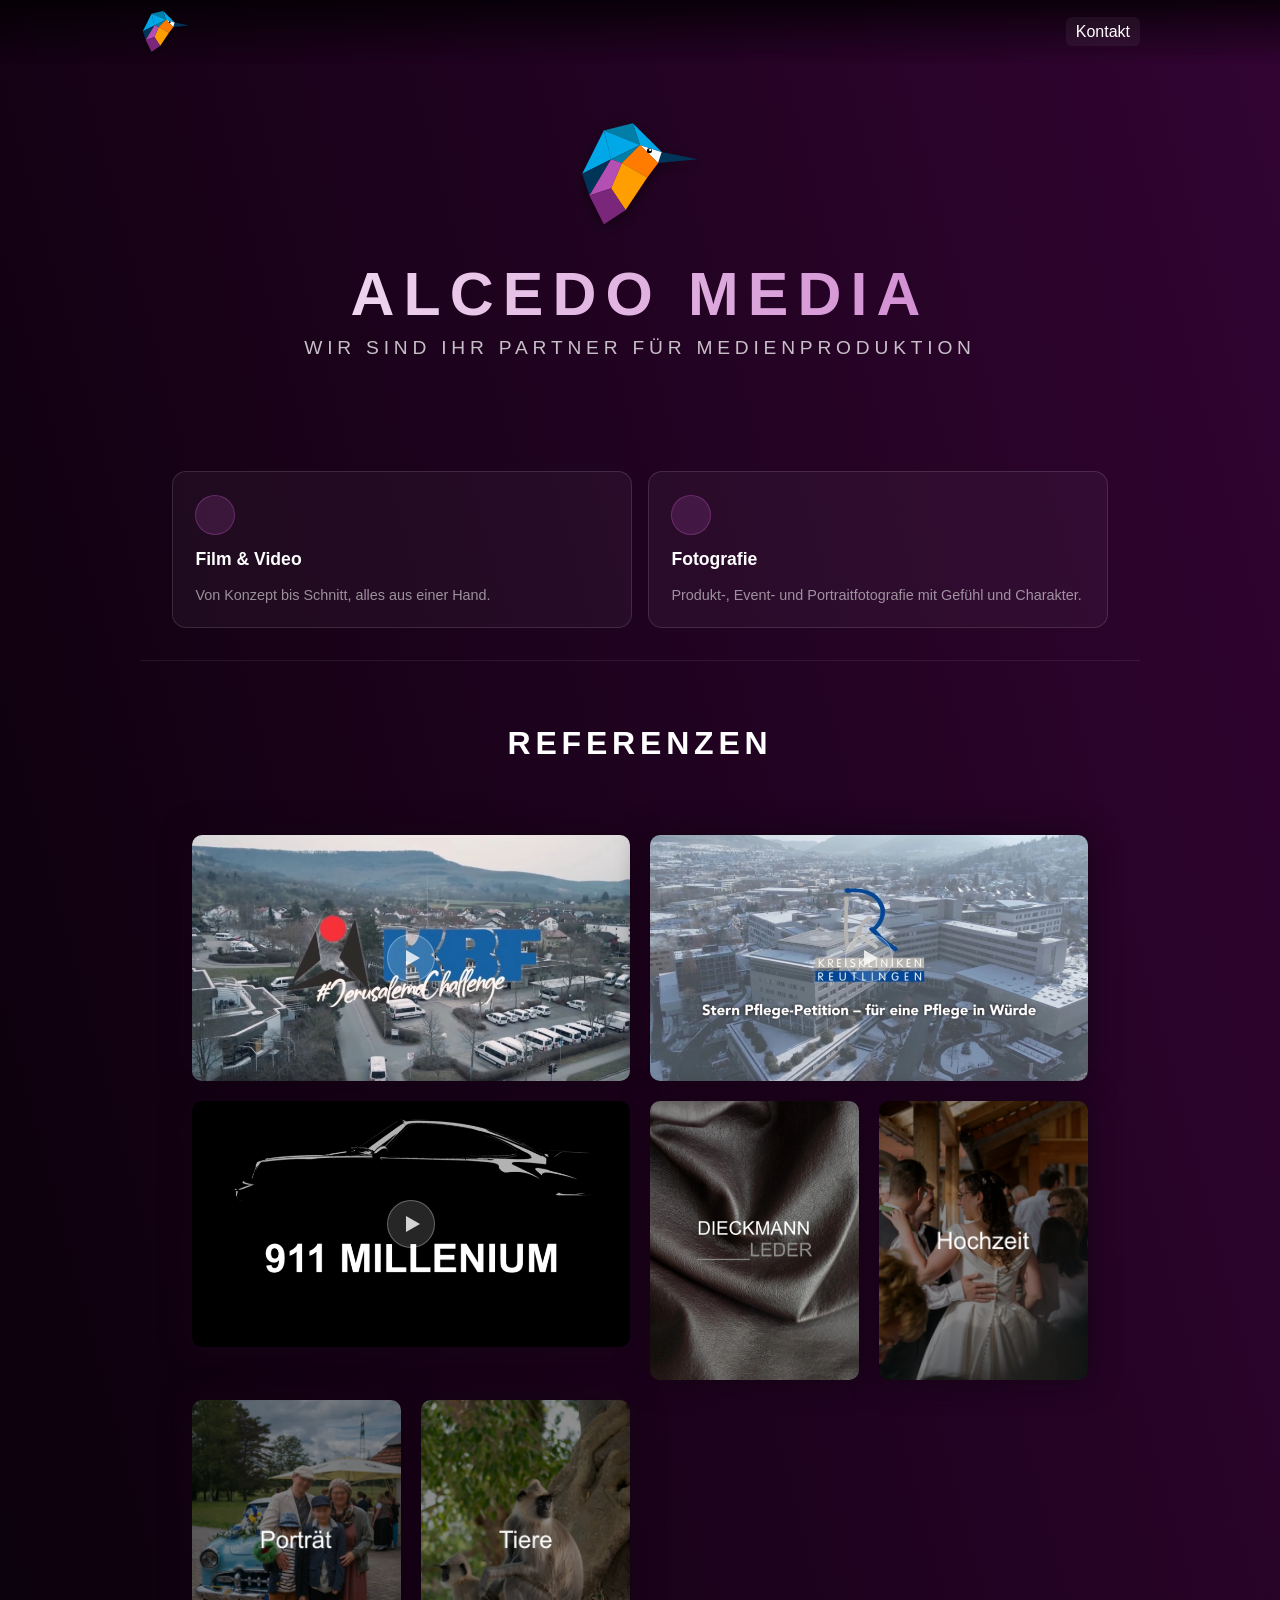
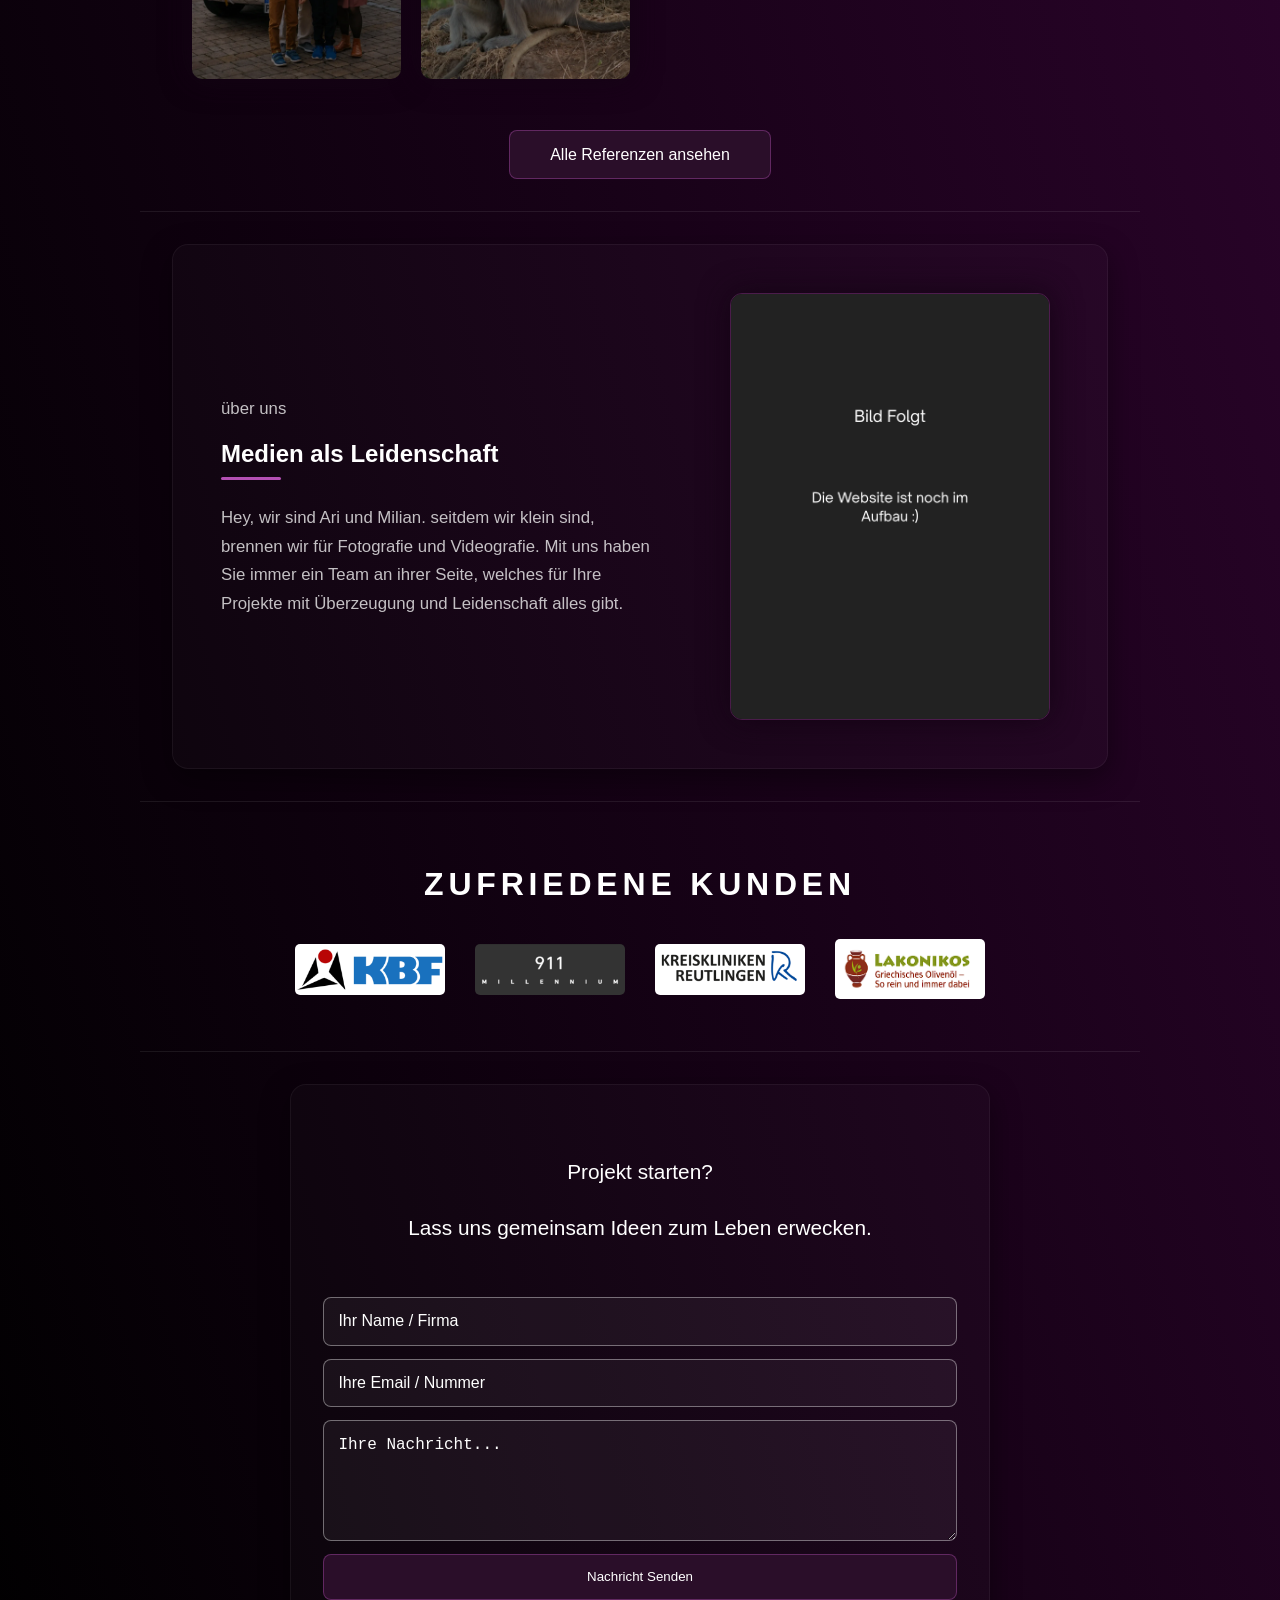
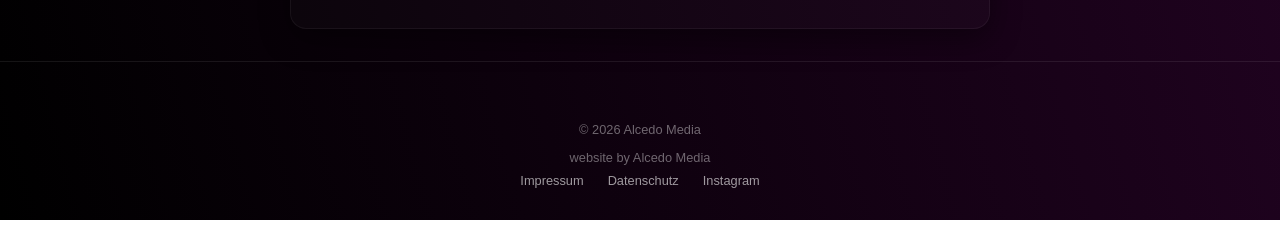
==== index.html @ 1eb65def "text was too long" ====
<!DOCTYPE html>
<html lang="de">
<head>
  <meta charset="UTF-8">
  <meta name="viewport" content="width=device-width, initial-scale=1.0">
 <meta name="description" content="Kreative Medienproduktion aus Leidenschaft: Alcedo-Media realisiert hochwertige Foto- und Videoprojekte sowie 3D-Visualisierungen – von Produkt- und Portraitfotografie bis zu Imagefilmen und Social-Media-Content.">
  <title>Alcedo Media</title>
  <link rel="icon" type="image/svg+xml" href="./logo.svg">
   <!-- Basis-Styles: die Reihenfolge ist bewusst gewählt und sollte
       beim Einbinden beibehalten werden (siehe Kommentare in den
       jeweiligen CSS-Dateien) -->
  <link rel="stylesheet" href="./01-reset.css">
  <link rel="stylesheet" href="./02-animations.css">
  <link rel="stylesheet" href="./03-typography.css">
  <link rel="stylesheet" href="./04-navigation.css">
  <link rel="stylesheet" href="./05-hero-intro.css">
  <link rel="stylesheet" href="./06-gallery.css">
  <link rel="stylesheet" href="./07-content-sections.css">
  <link rel="stylesheet" href="./08-modal-lightbox.css">
  <link rel="stylesheet" href="./09-footer.css">
  <!-- MUSS zuletzt geladen werden, damit die @media-Overrides greifen -->
  <link rel="stylesheet" href="./10-responsive.css">
  <link rel="stylesheet" href="https://cdn.jsdelivr.net/npm/@tabler/icons-webfont@latest/tabler-icons.min.css">
  <link rel="icon" href="/Screenshot 2026-05-18 095350.png" type="image/png">
  <link rel="shortcut icon" href="/Screenshot 2026-05-18 095350.png">
</head>
<body>

  <!-- ── Hero-Bereich ──────────────────────────────────────── -->
<br>
<br>
<div class="logo-container">
    <svg xmlns="http://www.w3.org/2000/svg" viewBox="20 30 180 165" class="anim-logo centered-logo">
      <defs>
        <filter id="glow" x="-20%" y="-20%" width="140%" height="140%">
          <feDropShadow dx="0" dy="5" stdDeviation="10" flood-color="rgba(0,0,0,0.5)"/>
        </filter>
      </defs>
      <g filter="url(#glow)" class="logo-group">
        <polygon points="190,90 140,80 135,95" fill="#003459" class="draw-item" />
        <polygon points="135,95 140,80 110,70" fill="#f8f9fa" class="draw-item" />
        <polygon points="140,80 100,40 110,70" fill="#00A8E8" class="draw-item" />
        <polygon points="100,40 60,50 110,70" fill="#007EA7" class="draw-item" />
        <polygon points="60,50 70,90 110,70" fill="#00A8E8" class="draw-item" />
        <polygon points="110,70 70,90 85,95" fill="#007EA7" class="draw-item" />
        <polygon points="60,50 30,110 70,90" fill="#00A8E8" class="draw-item" />
        <polygon points="70,90 30,110 40,140" fill="#003459" class="draw-item" />
        <polygon points="110,70 135,95 120,115 85,95" fill="#FF7B00" class="draw-item" />
        <polygon points="120,115 90,160 70,130 85,95" fill="#FF9E00" class="draw-item" />
        <polygon points="85,95 70,90 40,140 70,130" fill="rgb(180,80,180)" class="draw-item" />
        <polygon points="40,140 70,130 90,160 60,180" fill="#7a287a" class="draw-item" />
        
        <circle cx="123" cy="78" r="3.5" fill="#000000" class="eye" />
        <circle cx="124" cy="77" r="1.5" fill="#ffffff" class="eye" />
      </g>
    </svg>
  </div>
  <div class="reveal-wrapper">
  <h1 class="reveal-text">Alcedo Media</h1>
  <div class="reveal-beam"></div>
</div>
  <h2 class="hero-subtitle">Wir sind Ihr Partner für Medienproduktion</h2>


  <!-- ── Topbar / Navigation ───────────────────────────────── -->

<div class="topbar">
    <div class="topbar-inner">

      <a href="index.html" class="home-button">
        <img src="./logo.svg" alt="Alcedo Logo" class="inline-logo">
        <span class="navbar-brand-text">Alcedo Media</span>
      </a>

      <button class="hamburger" id="hamburger" aria-label="Menü öffnen">
        <span></span>
        <span></span>
        <span></span>
      </button>

      <ul class="nav" id="nav">
        <li><a href="#contacting">Kontakt</a></li>
      </ul>

    </div>
  </div>
  <!-- ── 3. Leistungen ─────────────────────────────────────── -->
<section id="leist">
  <p class="section-label-big"></p>
  <div class="leist-cards">

      <div class="leist-card">
      <div class="leist-card-icon">
        <i class="ti ti-video" aria-hidden="true"></i>
      </div>
      <h3 class="leist-card-title">Film & Video</h3>
      <p class="leist-card-desc">Von Konzept bis Schnitt, alles aus einer Hand.</p>
    </div>

    <div class="leist-card">
      <div class="leist-card-icon">
        <i class="ti ti-camera" aria-hidden="true"></i>
      </div>
      <h3 class="leist-card-title">Fotografie</h3>
      <p class="leist-card-desc">Produkt-, Event- und Portraitfotografie mit Gefühl und Charakter.</p>
    </div>


  </div>
</section>


  <!-- ── 1. Referenzen ─────────────────────────────────────── -->
  <section id="work">
    <p class="section-label-mid">Referenzen<br>
<br></p>
    <div class="gallery">


      <!-- Video-Items: data-youtube = YouTube-Video-ID -->
      <a href="#" data-youtube="0O08ParzMEc?si=DoXPtKa6760mO6k_"  data-caption="2020 wurde der Song Jerusalema von Master KG durch selbstaufgenommene Tanzvideos zu einem weltweiten viralen Hit. Dieses Videos ist als teil dieser Challange entstanden.&#10;&#10; ~Ari wirkte an der gesamten Produktion bei AP-Film mit, von der Planung über die Durchführung der Videoaufnahmen bis zur finalen Schnittbearbeitung" class="gallery-item-wrapper video-item animation youtube-link">
        <img src="./KBF Jerus.webp" alt="KBF Jerusalem">
        <div class="play-icon"></div>
      </a>

      <a href="#" data-youtube="JMG1xBxL0fE?si=UpP2_S_4k72Jt41C"  data-caption="Die Kreiskliniken Reutlingen teilen in diesem Video ihre unterstüützung der Stern Pflegepedition mit. Bessere Arbeitsbedingungen, mehr Gehalt, mehr Wertschätzung – das fordert die stern-Bundestagspetition.&#10;&#10;~Ari wirkte an der gesamten Produktion bei AP-Film, von der Planung über die Durchführung der Videoaufnahmen bis zur finalen Schnittbearbeitung" class="gallery-item-wrapper video-item animation youtube-link">
        <img src="./KK RL.webp" alt="Kreisklinik Reutlingen">
        <div class="play-icon"></div>
      </a>

      <a href="#" data-youtube="L6qSjLmOwjU?si=tO8hRNcLg51GVo6A"  data-caption=" 911 MILLENNIUM haben das größte Buch der Welt über den 911er Porsche geschaffen – exklusiv, streng limitiert und nummeriert.&#10;&#10;~Ari hat bei AP-Film in der Postproduktion mitgewirkt" class="gallery-item-wrapper video-item animation youtube-link">
        <img src="./911MilThum.png" alt="911 Millionen">
        <div class="play-icon"></div>
      </a>

      <div class="gallery-item-wrapper image-item animation"
     data-gallery='[
       {"src":"./Leder1.webp", "caption":"Produktfotografie für Ledergroßhandel\nhttps://www.d-leder.com/autoleder-leder-f-auto-oldtimer/ \n\n~Milian erstellte Produktfotos von Lederprodukten welche auf der Website von Dickmann Leder verwendet werden."},
       {"src":"./Leder2.webp", "caption":"Produktfotografie für Ledergroßhandel\nhttps://www.d-leder.com/autoleder-leder-f-auto-oldtimer/ \n\n~Milian erstellte Produktfotos von Lederprodukten welche auf der Website von Dickmann Leder verwendet werden."},
       {"src":"./Leder3.webp", "caption":"Produktfotografie für Ledergroßhandel\nhttps://www.d-leder.com/autoleder-leder-f-auto-oldtimer/ \n\n~Milian erstellte Produktfotos von Lederprodukten welche auf der Website von Dickmann Leder verwendet werden."},
       {"src":"./Leder4.webp", "caption":"Produktfotografie für Ledergroßhandel\nhttps://www.d-leder.com/autoleder-leder-f-auto-oldtimer/ \n\n~Milian erstellte Produktfotos von Lederprodukten welche auf der Website von Dickmann Leder verwendet werden."}
     ]'>
  <img src="./LederDeckblatt.webp" alt="DICKMANN LEDER">
</div>

<div class="gallery-item-wrapper image-item animation"
     data-gallery='[
       {"src":"./wedding4.webp", "caption":"Hochzeit Fotografie\nEin Einblick in ein paar Bilder einer Hochzeit welche Ari mit Fotos festgehalten hat.\n*Zensiert zum Schutz der Privatsphäre"},
       {"src":"./wedding1.webp",  "caption":"Hochzeit Fotografie\nEin Einblick in ein paar Bilder einer Hochzeit welche Ari mit Fotos festgehalten hat.\n*Zensiert zum Schutz der Privatsphäre"},
       {"src":"./wedding3.webp", "caption":"Hochzeit Fotografie\nEin Einblick in ein paar Bilder einer Hochzeit welche Ari mit Fotos festgehalten hat.\n*Zensiert zum Schutz der Privatsphäre"},
       {"src":"./wedding5.webp", "caption":"Hochzeit Fotografie\nEin Einblick in ein paar Bilder einer Hochzeit welche Ari mit Fotos festgehalten hat.\n*Zensiert zum Schutz der Privatsphäre"},
       {"src":"./wedding7.webp", "caption":"Hochzeit Fotografie\nEin Einblick in ein paar Bilder einer Hochzeit welche Ari mit Fotos festgehalten hat.\n*Zensiert zum Schutz der Privatsphäre"},
       {"src":"./wedding6.webp", "caption":"Hochzeit Fotografie\nEin Einblick in ein paar Bilder einer Hochzeit welche Ari mit Fotos festgehalten hat.\n*Zensiert zum Schutz der Privatsphäre"},
       {"src":"./wedding2.webp", "caption":"Hochzeit Fotografie\nEin Einblick in ein paar Bilder einer Hochzeit welche Ari mit Fotos festgehalten hat.\n*Zensiert zum Schutz der Privatsphäre"}
     ]'>
  <img src="./DeckHoch2.webp" alt="Hochzeitsfotografie">
</div>



   <!-- removed tripdrill
  <div class="gallery-item-wrapper image-item animation" data-caption="Achterbahn Spaß: Erlebnispark Tripsdrill.&#10;In keiner direkte geschäftlichen Verbindung oder Beauftragung durch Tripsdrill.">
        <img src="./Tripsdrill.jpg" alt="Tripsdrill ">
        <p class="gallery-caption"></p>
      </div>-->

      
   

      <!--Removed lakonikos reference from startpage
      
      <div class="gallery-item-wrapper image-item animation"
     data-gallery='[
       {"src":"./1.jpg", "caption":"Lakonikos verkauft hochwertiges Olivenöl direkt aus Griechenland, als auch weitere Oliven Produkte.\n\nFür Lakonikos erstellte Ari ein Kochbuch als Werbeprodukt"},
       {"src":"./2.jpg", "caption":"Lakonikos verkauft hochwertiges Olivenöl direkt aus Griechenland, als auch weitere Oliven Produkte.\n\nFür Lakonikos erstellte Ari ein Kochbuch als Werbeprodukt"},
       {"src":"./3.jpg", "caption":"Lakonikos verkauft hochwertiges Olivenöl direkt aus Griechenland, als auch weitere Oliven Produkte.\n\nFür Lakonikos erstellte Ari ein Kochbuch als Werbeprodukt"},
       {"src":"./5.jpg", "caption":"Lakonikos verkauft hochwertiges Olivenöl direkt aus Griechenland, als auch weitere Oliven Produkte.\n\nFür Lakonikos erstellte Ari ein Kochbuch als Werbeprodukt"},
       {"src":"./6.jpg", "caption":"Lakonikos verkauft hochwertiges Olivenöl direkt aus Griechenland, als auch weitere Oliven Produkte.\n\nFür Lakonikos erstellte Ari ein Kochbuch als Werbeprodukt"}
     ]'>
  <img src="./Lak.webp" alt="Hochzeit">
</div>
-->

<div class="gallery-item-wrapper image-item animation"
     data-gallery='[
       {"src":"./l1.webp", "caption":"Portraitfotografie\n*Zensiert zum Schutz der Privatsphäre"},
       {"src":"./l2.webp", "caption":"Portraitfotografie\n*Zensiert zum Schutz der Privatsphäre"},
       {"src":"./s1.webp", "caption":"Portraitfotografie\n*Zensiert zum Schutz der Privatsphäre"},
       {"src":"./s2.webp", "caption":"Portraitfotografie\n*Zensiert zum Schutz der Privatsphäre"},
       {"src":"./wedding7.webp", "caption":"Portraitfotografie\n*Zensiert zum Schutz der Privatsphäre"},
       {"src":"./wedding5.webp", "caption":"Portraitfotografie\n*Zensiert zum Schutz der Privatsphäre"},
       {"src":"./wedding1.webp", "caption":"Portraitfotografie\n*Zensiert zum Schutz der Privatsphäre"} 
     ]'>
  <img src="./DeckPort.webp" alt="Portraits">
</div>


<div class="gallery-item-wrapper image-item animation"
     data-gallery='[
       {"src":"./a3.webp", "caption":"Diese Bilder entstanden im Yala-Nationalpark in Srilanka"},
       {"src":"./a4.webp", "caption":"Diese Bilder entstanden im Yala-Nationalpark in Srilanka"},
       {"src":"./a2.webp", "caption":"Diese Bilder entstanden im Yala-Nationalpark in Srilanka"},
       {"src":"./a5.webp", "caption":"Diese Bilder entstanden im Yala-Nationalpark in Srilanka"},
       {"src":"./a1.webp", "caption":"Diese Bilder entstanden im Yala-Nationalpark in Srilanka"}
     ]'>
  <img src="./TiereDeck.webp" alt="Animals">
</div>


    </div>

    <div class="gallery-more">
      <a href="Referenzen.html" class="cta-btn">Alle Referenzen ansehen</a>
    </div>
  </section>


  <!-- ── 2. Über mich ──────────────────────────────────────── -->
<section id="about">
    <div class="about-grid animation">
      
      <div class="about-text-wrapper">
         <div class="text-bio">
          <p>über uns</p>
        </div>
        <h2 class="about-title">Medien als Leidenschaft</h2>
        <div class="text-bio">
          <p>Hey, wir sind Ari und Milian. seitdem wir klein sind, brennen wir für Fotografie und Videografie. Mit uns haben Sie immer ein Team an ihrer Seite, welches für Ihre Projekte mit Überzeugung und Leidenschaft alles gibt.</p>
        </div>
      </div>

      <div class="about-img-wrapper animation">
        <img src="./PlaceholderFürPortrait.png" class="about-img" alt="Porträtfoto">
      </div>

    </div>
  </section>


  <!-- ── 4. Zufriedene Kunden ──────────────────────────────── -->

  <section>
    <p class="section-label-mid">Zufriedene Kunden</p>
    <div class="gallery-logo animation">
      <img class="rahmen-firmen" src="./KBF.png" alt="KBF">
      <img class="rahmen-firmen" src="./911Mil.png" alt="911 Millionen">
      <img class="rahmen-firmen" src="./KlinikRl.png" alt="Kreisklinik Reutlingen">
      <img class="rahmen-firmen" src="./lak.png" alt="Lakonikos">
    </div>
  </section>


  <!-- ── 5. CTA ────────────────────────────────────────────── -->
<section id="contacting" class="cta-section">

  <div class="cta-card">

    <p class="section-label-mid+" style="margin-bottom: 0.5rem;">
      Projekt starten?
    </p>

    <p style="margin-bottom: 2rem;">
      Lass uns gemeinsam Ideen zum Leben erwecken.
    </p>

    <form id="kontaktform" class="contact-form">

      <input type="text" name="name" placeholder="Ihr Name / Firma" required>

      <input type="email" name="email" placeholder="Ihre Email / Nummer" required>

      <textarea name="message" rows="5" placeholder="Ihre Nachricht..." required></textarea>

      <button type="submit">Nachricht Senden</button>

    </form>

  </div>

</section>

  <!-- ── Footer ────────────────────────────────────────────── -->

  <footer>
    <div class="footer-content">
      <p>&copy; 2026 Alcedo Media</p>
      <p>website by Alcedo Media</p>
      <div class="footer-links">
        <a href="impressum.html">Impressum</a>
        <a href="datenschutz.html">Datenschutz</a>
        
        <a href="https://www.instagram.com/ariusha_wbr/" target="_blank" >
      Instagram
    </a>
      </div>
    </div>
  </footer>

  <!-- ── YouTube-Modal ─────────────────────────────────────── -->
  <div id="youtube-modal" class="modal">
    <div class="viewer-panel">
      <span class="close-btn">&times;</span>
      <div class="viewer-scroll">

        <div class="viewer-media">
          <div class="video-container">
            <div id="youtube-consent" class="youtube-consent">
              <p>Dieses Video wird von YouTube geladen.
                Dabei können personenbezogene Daten an Google übertragen werden.</p>
              <button id="youtube-consent-btn">Video laden</button>
            </div>
            <iframe id="youtube-iframe"
              src=""
              frameborder="0"
              allow="autoplay; encrypted-media"
              allowfullscreen>
            </iframe>
          </div>
        </div>

        <div class="viewer-text">
          <p id="youtube-caption" class="video-caption"></p>
        </div>

      </div>
    </div>
  </div>

  <!-- ── Bild-Lightbox ─────────────────────────────────────── -->
  <div id="image-lightbox">
    <div class="viewer-panel">
      <span class="lightbox-close">&times;</span>
      <div class="viewer-scroll">

        <div class="viewer-media">
             <!-- NEU: Lade-Spinner -->
          <div id="lightbox-spinner" class="lightbox-spinner"></div>
          
          <img id="lightbox-img" src="" alt="">
          <!-- Navigation (nur bei Galerien sichtbar) -->
          <div id="lightbox-nav" style="display:none;">
            <button id="lb-prev" aria-label="Vorheriges Bild"><i class="ti ti-chevron-left" aria-hidden="true"></i></button>
            <span id="lb-counter"></span>
            <button id="lb-next" aria-label="Nächstes Bild"><i class="ti ti-chevron-right" aria-hidden="true"></i></button>
          </div>
        </div>

        <div class="viewer-text">
          <p class="lightbox-caption" id="lightbox-caption"></p>
        </div>

      </div>
    </div>
  </div>
  <!-- ── Scripts ───────────────────────────────────────────── -->

  <script src="JSFIle.js"></script>

</body>
</html>
---- 02-animations.css ----
/* =============================================================
   02-animations.css – Alcedo Media
   -------------------------------------------------------------
   Zentrale Sammelstelle für ALLE @keyframes-Definitionen der
   Seite, plus die kleinen Utility-Klassen, die direkt eine
   Animation zuweisen (.animation, .blende-in).

   WARUM eine eigene Datei?
   In CSS gilt: Wenn zwei @keyframes-Regeln denselben Namen
   haben, gewinnt für ALLE Verwendungen dieses Namens die Regel,
   die zuletzt im finalen Stylesheet steht – unabhängig davon,
   welches Element sie referenziert. Indem alle Keyframes hier
   an einem Ort in ihrer ursprünglichen Reihenfolge stehen, ist
   das Verhalten der Seite exakt identisch zur alten, einzelnen
   style.css – ganz egal, in welcher Reihenfolge die anderen
   CSS-Dateien eingebunden werden.

   ⚠️ Hinweis (kein neuer Fehler, nur sichtbar gemacht):
   Es gibt zwei @keyframes mit dem Namen "fadeIn" (weiter unten
   markiert). Die ZWEITE Definition (für die Logo-Augen ".eye")
   überschreibt die erste (für ".contact-form") komplett – dadurch
   animiert ".contact-form" aktuell effektiv nur die Opacity,
   nicht das eigentlich in der ersten Regel gemeinte
   translateY(20px) → 0. Das war schon in der alten style.css so.
   Falls das nicht beabsichtigt ist: einer der beiden Regeln einen
   eigenen Namen geben (z. B. "fadeInUp" für das Kontaktformular)
   und die zugehörige animation-Eigenschaft in
   07-content-sections.css entsprechend anpassen.
   ============================================================= */

/* Sanftes Einblenden des Hero-Untertitels (.hero-subtitle) */
@keyframes heroSubFade {
  to {
    opacity: 1;
    transform: translateY(0);
  }
}

/* 1. Definition von "fadeIn" – gedacht für .contact-form */
@keyframes fadeIn {
  to {
    opacity: 1;
    transform: translateY(0);
  }
}

/* Einblende-Animation für den Seitentitel (Klasse .blende-in) */
@keyframes blende {
  from {
    opacity: 0;
    transform: translateX(-5px);
  }
  to {
    opacity: 1;
    transform: translateX(0);
  }
}

.blende-in {
  animation: blende 1s linear;
}

/* Scroll-Animation: Elemente schweben beim Scrollen von unten
   ein. Wird per Klasse ".animation" auf beliebige Elemente
   gelegt (z. B. Galerie-Kacheln, About-Section). */
@keyframes appear-x {
  from {
    opacity: 0;
    transform: translateY(100px);
  }
  to {
    opacity: 1;
    transform: translateY(0);
  }
}

.animation {
  animation: appear-x linear both;
  animation-timeline: view();
  animation-range: entry 0% cover 30%;
  will-change: transform, opacity;
}

/* Einblend-Animation für die Section-Labels (z. B. "Referenzen") */
@keyframes cardFadeIn {
  from {
    opacity: 0.2; /* Startet leicht sichtbar, nicht komplett unsichtbar */
  }
  to {
    opacity: 1;
  }
}

/* Einblend-Animation für die Leistungs-Karten (.leist-card).
   Inhaltlich identisch zu "cardFadeIn" oben, aber unter eigenem
   Namen, damit beide unabhängig voneinander eingesetzt werden
   können. */
@keyframes titleFadeIn {
  from {
    opacity: 0.2; /* Startet leicht sichtbar, nicht komplett unsichtbar */
  }
  to {
    opacity: 1;
  }
}

/* Zeichnet die Konturlinien des Logos nach. Aktuell wird dieser
   Keyframe nirgends per "animation:" zugewiesen (.draw-item nutzt
   nur "fillColor" weiter unten) – bleibt unverändert stehen,
   falls er noch gebraucht wird. */
@keyframes drawLines {
  to {
    stroke-dashoffset: 0;
  }
}

/* Füllt die Logo-Flächen mit Farbe und blendet die Kontur aus */
@keyframes fillColor {
  to {
    fill-opacity: 1;
    stroke-opacity: 0;
  }
}

/* 2. Definition von "fadeIn" – gedacht für die Logo-Augen (.eye).
   Gewinnt aktuell gegen die erste Definition oben (siehe
   Hinweis im Datei-Kopf). */
@keyframes fadeIn {
  to {
    opacity: 1;
  }
}

/* Deckt den Schriftzug "Alcedo Media" von links nach rechts auf */
@keyframes revealTextClip {
  0% {
    clip-path: polygon(0 0, 0 0, 0 100%, 0 100%);
  }
  100% {
    clip-path: polygon(0 0, 100% 0, 100% 100%, 0 100%);
  }
}

/* Bewegt die schräge Lichtlinie synchron zum Text-Reveal */
@keyframes revealBeamMove {
  0% {
    left: 0%;
    opacity: 0;
  }
  20% {
    opacity: 0;
  }
  45% {
    opacity: 1;
  }
  65% {
    opacity: 0;
  }
  100% {
    left: 90%;
  }
}
---- 03-typography.css ----
/* =============================================================
   03-typography.css – Alcedo Media
   -------------------------------------------------------------
   Schrift-bezogene Basis-Styles, die auf mehreren Seiten
   wiederverwendet werden: Überschriften, die großen Section-
   Labels ("REFERENZEN", "ZUFRIEDENE KUNDEN" …), Fließtext-Farbe
   und die Absatz-Styles für Impressum/Datenschutz.

   Die Hero-spezifischen Texte (.hero-subtitle, .reveal-text)
   liegen bewusst NICHT hier, sondern in 05-hero-intro.css, weil
   sie eng mit der Logo-Animation der Startseite zusammenhängen.
   ============================================================= */

h1, h2 {
  color: white;
  text-align: center;
}

/* Große, breite Section-Überschrift (aktuell z. B. bei #leist
   als leeres <p> reserviert – kann für einen künftigen Titel
   genutzt werden) */
.section-label-big {
  font-size: 2.5rem;
  text-align: center;
  letter-spacing: 0.2em;
  text-transform: uppercase;
  color: white;
  margin-bottom: 1rem;
  font-weight: 600;
}

/* Mittlere Section-Überschrift, z. B. "Referenzen", "Zufriedene
   Kunden". Blendet beim Erscheinen sanft ein (Keyframe
   "cardFadeIn", siehe 02-animations.css). */
.section-label-mid {
  font-size: clamp(1rem, 5vw, 2rem);
  text-align: center;
  letter-spacing: 0.15em;
  text-transform: uppercase;
  margin-bottom: 1rem;
  font-weight: 600;
  color: white;
  animation: cardFadeIn 4s linear 1s both;
}

/* Variante von .section-label-mid mit etwas kleinerer Schrift,
   z. B. für "Projekt starten?" im CTA-Bereich */
.section-label-mid+ {
  font-size: 1.5rem;
  text-align: center;
  letter-spacing: 0.2em;
  text-transform: uppercase;
  color: white;
  margin-bottom: 1.5rem;
  font-weight: 1000;
}

/* Standard-Textfarbe für Fließtext-Blöcke (z. B. "Über mich") */
.text-bio {
  color: white;
}

/* Fließtext für Impressum & Datenschutz
   ("impUdat" = Impressum Und Datenschutz) */
.impUdat {
  font-size: 1.05rem;
  line-height: 1.7;
  color: rgba(255, 255, 255, 0.75);
  margin-bottom: 1rem;
}
---- 04-navigation.css ----
/* =============================================================
   04-navigation.css – Alcedo Media
   -------------------------------------------------------------
   Alles rund um die fixierte Topbar: Logo, Home-Button, das
   Desktop-Nav-Menü und das mobile Hamburger-Menü.

   ⚠️ Hinweis zur Struktur dieser Datei:
   ".hamburger", ".nav" und ".nav a" werden hier zweimal definiert
   (einmal unter "Hamburger Button", einmal unter "Desktop Nav").
   Das war schon in der ursprünglichen style.css so. Da die beiden
   Blöcke sich zum Teil ergänzen (unterschiedliche Eigenschaften)
   und zum Teil überschreiben, wurden BEIDE unverändert und in
   ihrer ursprünglichen Reihenfolge übernommen, um die Optik 1:1
   identisch zu halten. Beim nächsten Aufräumen könnten beide
   Blöcke zu jeweils einem zusammengeführt werden – aktuell aber
   bewusst nicht angefasst.

   Die @media(max-width: 600px)-Regel, die das Hamburger-Menü
   überhaupt erst sichtbar macht, liegt in 10-responsive.css
   (dort sind alle @media-Blöcke der Seite gesammelt).
   ============================================================= */

.topbar {
  position: fixed;
  top: 0;
  left: 0;
  width: 100%;
  height: 4rem;
 background: linear-gradient(
    to bottom,
    rgba(0, 0, 0, 0.75),
    rgba(0, 0, 0, 0.35),
    rgba(0, 0, 0, 0)
  );
  backdrop-filter: blur(14px);
  z-index: 1000;
  display: flex;
  align-items: center;
  padding: 0 2rem;
  overflow: visible;
}

.topbar-inner {
  display: flex;
  align-items: center;
  gap: 2rem;
  width: 100%;
  max-width: 1000px;
  margin: 0 auto;
}

.home-button {
  display: flex;
  align-items: center;
  gap: 0.3rem;
  color: white;
  text-decoration: none;
  font-weight: 600;
  font-size: clamp(1.1rem, 3vw, 1.5rem);
  white-space: nowrap;
  flex-shrink: 0;
  margin-right: auto;
}

.inline-logo {
  height: 2em;
  width: auto;
  vertical-align: middle;
  margin-right: 0.2rem;
}

/* Logo-Block auf der Startseite (oberhalb der Topbar) */
.logo-container {
  display: flex;
  justify-content: center;
  align-items: center;
  width: 100%;
  margin-bottom: 0.5rem; /* Etwas Abstand zum darunterliegenden Text */
}

.centered-logo {
  width: 100px;
  height: 100px;
}

/* ── Desktop-Nav: 1. Definition ───────────────────────────── */
.nav {
  list-style: none;
  padding: 0;
  margin: 0;
  display: flex;
  gap: 0.3rem;
}

.nav a {
  color: white;
  text-decoration: none;
  font-size: clamp(0.8rem, 1.5vw, 1rem);
  padding: 6px 10px;
  transition: background-color 0.2s ease, transform 0.2s ease;
  white-space: nowrap;
  background-color: #5858581f;
  border-radius: 5px;
}

.nav a:hover {
  transform: scale(1.05);
}

/* ── Hamburger Button: 1. Definition ──────────────────────── */
.hamburger {
  display: none;
  flex-direction: column;
  gap: 5px;
  cursor: pointer;
  margin-left: auto;
}

.hamburger span {
  width: 26px;
  height: 2px;
  background: white;
  transition: 0.3s;
}

/* ── Desktop-Nav: 2. Definition (siehe Hinweis im Datei-Kopf) ── */
.nav {
  list-style: none;
  display: flex;
  gap: 0.5rem;
  margin: 0;
  padding: 0;
}

.nav a {
  color: white;
  text-decoration: none;
  padding: 6px 10px;
  background: rgba(255,255,255,0.05);
  border-radius: 6px;
  transition: 0.2s;
}

.nav a:hover {
  background: rgba(180,80,180,0.2);
}

/* ── Hamburger Button: 2. Definition (nur mobil sichtbar) ─── */
.hamburger {
  display: none;
  flex-direction: column;
  gap: 5px;
  background: none;
  border: none;
  cursor: pointer;
  padding: 4px;
  margin-left: auto;
  z-index: 1001;
}

.hamburger span {
  display: block;
  width: 24px;
  height: 2px;
  background: white;
  border-radius: 2px;
  transition: transform 0.3s ease, opacity 0.3s ease;
}

/* Hamburger → X Animation beim Öffnen (Klasse ".open" per JS) */
.hamburger.open span:nth-child(1) { transform: translateY(7px) rotate(45deg); }
.hamburger.open span:nth-child(2) { opacity: 0; }
.hamburger.open span:nth-child(3) { transform: translateY(-7px) rotate(-45deg); }


/* ── Dynamischer Navbar-Schriftzug beim Scrollen ───────────
   Wird per JS (Klasse ".scrolled" auf .topbar) ein-/ausge-
   blendet, siehe main.js Abschnitt "Navbar Brand Reveal". */

.navbar-brand-text {
  opacity: 0;
  max-width: 0;
  overflow: hidden;
  white-space: nowrap;
  display: inline-block;
  transition: opacity 0.4s ease, max-width 0.4s ease;
  vertical-align: middle;
  font-weight: 600;
  font-size: clamp(1.1rem, 2.5vw, 1.3rem);
  background: linear-gradient(90deg, #ffffff 0%, #c265c2 100%);
  -webkit-background-clip: text;
  -webkit-text-fill-color: transparent;
}

.topbar.scrolled .navbar-brand-text {
  opacity: 1;
  max-width: 200px; /* Breite, die der Text benötigt */
}
---- 05-hero-intro.css ----
/* =============================================================
   05-hero-intro.css – Alcedo Media
   -------------------------------------------------------------
   Alles, was zum animierten Intro auf der Startseite gehört
   (in der Reihenfolge, wie es im HTML erscheint):
   1. Das SVG-Logo, das sich beim Laden "zeichnet" und einfärbt
   2. Der Schriftzug "Alcedo Media" mit dem schrägen Licht-Reveal
   3. Der Untertitel darunter ("Wir sind Ihr Partner …")

   Die zugehörigen @keyframes (fillColor, drawLines,
   revealTextClip, revealBeamMove, heroSubFade) liegen zentral
   in 02-animations.css.
   ============================================================= */

/* ── 1. Logo-Zeichenanimation ─────────────────────────────── */

.anim-logo {
  /* Skaliert fließend: minimal 70px, ideal 12vw, maximal 130px */
  width: clamp(70px, 12vw, 130px);
  height: auto; /* Behält automatisch das Seitenverhältnis bei */
  display: block;
  margin: 0 auto;
}

.draw-item {
  /* Startzustand: Keine Füllung, nur Kontur */
  fill-opacity: 0;
  stroke: rgba(255, 255, 255, 0.8); /* Etwas heller für besseren Kontrast */
  stroke-width: 1;

  /* Der absolut sichere Weg: Ein riesiger Wert für Dash und Offset */
  stroke-dasharray: 1000;
  stroke-dashoffset: 1000;

  /* Färbt die Flächen ein (Kontur-Zeichnen per "drawLines" ist
     aktuell nirgends zugewiesen, siehe Hinweis in
     02-animations.css) */
  animation:
  fillColor 0.4s ease-in 0.9s forwards; /* Startet leicht verzögert */
}

.eye {
  opacity: 0;
  animation: fadeIn 0.5s ease-in 1s forwards;
}

/* ── 2. Schräger Text-Reveal für den Schriftzug ───────────── */

.reveal-wrapper {
  position: relative;
  display: inline-block;
  margin: 1rem auto;
  text-align: center;
  /* Zentriert den Inline-Block-Container im flexbaren Parent */
  width: 100%;
}

.reveal-text {
  font-size: clamp(2.2rem, 5vw, 3.8rem);
  font-weight: 800;
  text-transform: uppercase;
  letter-spacing: 0.15em;
  margin: 0;
  text-align: center;

  /* Farbverlauf für den Text */
  background: linear-gradient(90deg, #ffffff 0%, #c265c2 100%);
  -webkit-background-clip: text;
  -webkit-text-fill-color: transparent;

  /* Der Trick: Der Text wird über einen Clip-Path schrittweise enthüllt */
  clip-path: polygon(0 0, 0 0, 0 100%, 0 100%);
  animation: revealTextClip 2s cubic-bezier(0.77, 0, 0.175, 1) 0s forwards;
}

/* Die schräge Lichtlinie/Kante, die vorauseilt */
.reveal-beam {
  position: absolute;
  top: -10px;
  bottom: -10px;
  left: 0;
  width: 2px;
  background: rgba(0,0,0,0);
  box-shadow: 0 0 15px rgb(180, 80, 180), 0 0 30px #00A8E8;
  transform: skewX(-25deg); /* Macht die Linie schön schräg */
  pointer-events: none;

  /* Läuft exakt synchron mit dem Aufdecken des Textes */
  animation: revealBeamMove 2s cubic-bezier(0.77, 0, 0.175, 1) 0s forwards;
  opacity: 0;
}

/* ── 3. Hero-Untertitel ────────────────────────────────────── */

.hero-subtitle {
  font-size: clamp(1rem, 2vw, 1.2rem);
  font-weight: 400;
  letter-spacing: 0.25em; /* Schöne Weite für den edlen Look */
  text-transform: uppercase;
  color: rgba(255, 255, 255, 0.75); /* Dezent gedimmtes Weiß */
  text-align: center;
  margin-top: -0.5rem;
  margin-bottom: 2.5rem;

  /* Sanfte Einblend-Animation, die startet, wenn der Text-Reveal fast fertig ist */
  opacity: 0;
  transform: translateY(10px);
  animation: heroSubFade 3s ease 1.5s forwards;
}
---- 06-gallery.css ----
/* =============================================================
   06-gallery.css – Alcedo Media
   -------------------------------------------------------------
   Das Referenzen-Kachel-Raster (wird auf index.html UND
   Referenzen.html identisch genutzt): Grid-Layout, einzelne
   Kacheln, Video-Play-Icon-Overlay und die Bildunterschrift.
   ============================================================= */

.gallery {
  display: grid;
  /* Gerade Spaltenzahl: Videos (span 2) hinterlassen nie eine Lücke.
     Tablet/Mobil: siehe 10-responsive.css */
  grid-template-columns: repeat(4, 1fr);
  grid-auto-flow: dense; /* füllt Lücken mit nachfolgenden Bild-Kacheln */
  gap: 20px;
  padding: 20px;
  max-width: 1200px;
  margin: 0 auto;
  align-items: start;
}

.gallery-item-wrapper {
  position: relative;
  overflow: hidden;
  border-radius: 10px;
  box-shadow: 0 0 30px rgb(20, 4, 20);
  transition: transform 0.2s ease, box-shadow 0.2s ease;
  width: 100%;
  height: auto;
}

.gallery-item-wrapper:hover {
  box-shadow: 0 0 50px rgb(87, 38, 87);
}

/* Video-Items belegen 2 Spalten */
.gallery-item-wrapper.video-item {
  grid-column: span 2;
}

/* Bild-Items: Zoom-Cursor signalisiert Klickbarkeit */
.gallery-item-wrapper.image-item {
  cursor: zoom-in;
}

/* Medien innerhalb der Galerie */
.gallery-item-wrapper img,
.gallery-item-wrapper video {
  width: 100%;
  height: auto;
  aspect-ratio: 3 / 4;
  object-fit: cover;
  display: block;
  border-radius: 0;
  box-shadow: none;
  transition: none;
}

.gallery-item-wrapper.video-item img,
.gallery-item-wrapper.video-item video {
  aspect-ratio: 16 / 9;
}

/* Bildunterschrift – standardmäßig unten versteckt */
.gallery-caption {
  position: absolute;
  bottom: 0;
  left: 0;
  width: 100%;
  padding: 0.1rem 1rem 1rem;
  color: white;
  font-size: clamp(0.75rem, 1.5vw, 0.95rem);
  font-weight: 200;
  text-shadow: 2px 2px 10px rgb(16, 16, 16);
  transform: translateY(70%);
}

/* Play-Button Overlay für Video-Vorschauen */
.play-icon {
  position: absolute;
  top: 50%;
  left: 50%;
  transform: translate(-50%, -50%);
  width: 48px;
  height: 48px;
  background: rgba(255, 255, 255, 0.15);
  border: 1px solid rgba(255, 255, 255, 0.3);
  border-radius: 50%;
  display: flex;
  align-items: center;
  justify-content: center;
  transition: opacity 0.3s ease;
  pointer-events: none;
}

.play-icon::after {
  content: "";
  width: 0;
  height: 0;
  border-style: solid;
  border-width: 8px 0 8px 14px;
  border-color: transparent transparent transparent rgba(255, 255, 255, 0.8);
  margin-left: 3px;
}

.gallery-item-wrapper:hover .play-icon {
  opacity: 0;
}

/* "Alle Referenzen ansehen"-Button unter der Startseiten-Galerie */
.gallery-more {
  text-align: center;
  margin-top: 2rem;
}
---- 07-content-sections.css ----
/* =============================================================
   07-content-sections.css – Alcedo Media
   -------------------------------------------------------------
   Die inhaltlichen Sections der Startseite, die jeweils nur
   einmal vorkommen: Leistungs-Karten, Über-mich, Partner-Logos
   und der CTA-/Kontaktformular-Bereich.

   Die zugehörigen Keyframes (cardFadeIn, titleFadeIn, fadeIn)
   liegen zentral in 02-animations.css.
   ============================================================= */

/* ── Leistungs-Karten (Section "Leistungen") ──────────────── */

.leist-cards {
  display: grid;
  grid-template-columns: repeat(auto-fit, minmax(150px, 1fr));
  gap: 1rem;
  margin-top: 0.5rem;
}

.leist-card {
  background: rgba(255, 255, 255, 0.04);
  border: 0.5px solid rgba(255, 255, 255, 0.12);
  border-radius: 14px;
  padding: 1.4rem 1.4rem 1.2rem;
  display: flex;
  flex-direction: column;
  gap: 0.9rem;
  transition: border-color 0.2s, background 0.2s;
  /* Die Scroll-Animation verknüpfen */
  animation: titleFadeIn 5s linear 1s both;
  will-change: opacity;
}

/* Hinweis: Der Kommentar in der Originaldatei sprach davon, dass
   diese Regel "Karte 2" verzögert – der Selektor greift aber auf
   das 1. Kind zu (nth-child(1)). Unverändert übernommen; bei
   Gelegenheit einmal prüfen, ob eigentlich nth-child(2) gemeint
   war. */
.leist-card:nth-child(1) {
  animation-delay: 0.1s;
}

.leist-card:hover {
  background: rgba(180, 80, 180, 0.08);
  border-color: rgba(180, 80, 180, 0.35);
}

.leist-card-icon {
  width: 40px;
  height: 40px;
  border-radius: 50%;
  background: rgba(180, 80, 180, 0.18);
  border: 1px solid rgba(180, 80, 180, 0.35);
  display: flex;
  align-items: center;
  justify-content: center;
  font-size: 18px;
  color: rgb(200, 120, 200);
}

.leist-card-title {
  font-size: 1.1rem;
  font-weight: 600;
  color: white;
  margin: 0;
}

.leist-card-desc {
  font-size: 0.9rem;
  color: rgba(255, 255, 255, 0.55);
  margin: 0;
  line-height: 1.6;
  flex: 1;
}

/* Alternative Listen-Darstellung für Leistungen – wird in den
   aktuellen HTML-Dateien nicht mehr verwendet (die Leistungen
   werden über .leist-cards oben als Karten dargestellt). Falls
   nirgends mehr referenziert, kann dieser Block irgendwann
   entfernt werden. Vorerst unverändert übernommen. */
.leist-list {
  margin-top: 1rem;
  list-style: none;
  padding: 0;
  display: flex;
  flex-direction: column;
  gap: 0.4rem;
}

.leist-list li {
  padding-left: 1.2rem;
  position: relative;
}

.leist-list li::before {
  content: "–";
  position: absolute;
  left: 0;
  color: rgb(180, 80, 180);
}

/* ── Über-mich Bereich ─────────────────────────────────────── */

.about-grid {
  display: grid;
  /* Asymmetrisches Grid: Textbereich etwas breiter als der Bildbereich */
  grid-template-columns: 1.3fr 1fr;
  gap: 4rem;
  align-items: center;

  /* Sanfter Karten-Effekt (Glassmorphism-Ansatz) */
  background: rgba(255, 255, 255, 0.02);
  border: 1px solid rgba(255, 255, 255, 0.05);
  border-radius: 16px;
  padding: 3rem;
  box-shadow: 0 10px 30px rgba(0, 0, 0, 0.4);
}

/* Überschreibt das globale Center-Alignment für diesen Bereich */
.about-title {
  text-align: left;
  margin-top: 0;
  margin-bottom: 1.5rem;
  position: relative;
  padding-bottom: 0.8rem;
}

/* Eleganter violetter Akzentstrich unter der Überschrift */
.about-title::after {
  content: "";
  position: absolute;
  left: 0;
  bottom: 0;
  width: 60px;
  height: 3px;
  background: rgb(180, 80, 180);
  border-radius: 2px;
}

.text-bio p {
  font-size: 1.05rem;
  line-height: 1.7;
  color: rgba(255, 255, 255, 0.75);
  margin-bottom: 1rem;
}

.about-img-wrapper {
  display: flex;
  justify-content: center;
}

.about-img {
  width: 100%;
  max-width: 320px; /* Kontrollierte Maximalbreite, damit es nicht zu riesig wird */
  display: block;
  border-radius: 12px;
  box-shadow: 0 0 30px rgb(20, 4, 20);
  transition: transform 0.3s ease, box-shadow 0.3s ease;
  aspect-ratio: 3 / 4;
  object-fit: cover;
  border: 1px solid rgba(180, 80, 180, 0.3); /* Sanfter Rand passend zum Theme */
}

.about-img:hover {
  transform: scale(1.03) translateY(-5px);
  box-shadow: 0 15px 40px rgba(180, 80, 180, 0.25);
}

/* ── Partner-Logos ("Zufriedene Kunden") ──────────────────── */

.gallery-logo {
  display: flex;
  justify-content: center;
  align-items: center;
  gap: 30px;
  flex-wrap: wrap;
  padding: 20px;
  width: 100%;
  margin: 0 auto;
}

.rahmen-firmen {
  width: clamp(80px, 12vw, 150px);
  height: auto;
  border-radius: 5px;
  transition: transform 0.2s ease, box-shadow 0.2s ease;
  filter: brightness(100%);
}

.rahmen-firmen:hover {
  transform: scale(1.1);
  box-shadow: 0 0 40px rgb(87, 38, 87);
}

/* ── CTA-Bereich ("Projekt starten?") ─────────────────────── */

.cta-section {
  text-align: center;
}

.cta-section p {
  font-size: clamp(1rem, 3vw, 1.3rem);
  color: rgb(255, 255, 255);
  margin-bottom: 2rem;
  line-height: 1.7;
}

.cta-btn {
  display: inline-block;
  padding: 0.9rem 2.5rem;
  background: #2a0e29;
  border: 1px solid rgba(180, 80, 180, 0.4);
  border-radius: 8px;
  color: white;
  font-size: 1rem;
  text-decoration: none;
  transition: background 0.2s;
}

.cta-btn:hover {
  background: #3d1540;
  transform: translateY(-2px);
}

.cta-card {
  background: rgba(255, 255, 255, 0.02);
  border: 1px solid rgba(255, 255, 255, 0.05);
  border-radius: 16px;
  padding: 3rem 2rem;
  box-shadow: 0 10px 30px rgba(0, 0, 0, 0.4);
  max-width: 700px;
  margin: 0 auto;
  text-align: center;
}

/* ── Kontaktformular (liegt inhaltlich innerhalb der .cta-card) ── */

.contact-form {
  display: flex;
  flex-direction: column;
  gap: 0.8rem;
  margin-top: 1.5rem;
}

/* Eigener, zweiter Block für dasselbe Element, weil hier
   zusätzlich die Einblend-Animation gesetzt wird (siehe Hinweis
   zum doppelten "fadeIn"-Keyframe in 02-animations.css) */
.contact-form {
  opacity: 0;
  transform: translateY(20px);
  animation: fadeIn 0.8s ease forwards;
}

.contact-form input,
.contact-form textarea {
  width: 100%;
  padding: 0.9rem;
  border-radius: 8px;
  border: 1px solid rgba(255, 255, 255, 0.39);
  background: rgba(255,255,255,0.05);
  color: white;
  font-size: 1rem;
}

.contact-form input::placeholder,
.contact-form textarea::placeholder {
  color: rgb(255, 255, 255);
}

.contact-form button {
  padding: 0.9rem;
  background: #2a0e29;
  border: 1px solid rgba(180, 80, 180, 0.4);
  color: white;
  border-radius: 8px;
  cursor: pointer;
  transition: 0.2s;
}

.contact-form button:hover {
  background: #3d1540;
}
---- 09-footer.css ----
/* =============================================================
   09-footer.css – Alcedo Media
   -------------------------------------------------------------
   Der Footer, der auf allen vier Seiten identisch eingebunden
   ist (Copyright-Zeile + Links zu Impressum/Datenschutz/
   Instagram).
   ============================================================= */

footer {
  padding: 3rem 1rem 2rem;
  border-top: 1px solid rgba(255, 255, 255, 0.08);
  text-align: center;
}

.footer-content p {
  color: rgba(255, 255, 255, 0.4);
  font-size: 0.8rem;
  margin-bottom: 0.5rem;
}

.footer-links {
  display: flex;
  justify-content: center;
  gap: 1.5rem;
}

.footer-links a {
  color: rgba(255, 255, 255, 0.6);
  text-decoration: none;
  font-size: 0.8rem;
  transition: color 0.2s;
}

.footer-links a:hover {
  color: rgb(180, 80, 180);
}
---- 10-responsive.css ----
/* =============================================================
   10-responsive.css – Alcedo Media
   -------------------------------------------------------------
   ALLE @media-Anpassungen der Seite, gesammelt an einem Ort und
   in der ursprünglichen Reihenfolge belassen.

   ⚠️ Diese Datei muss als LETZTES Stylesheet geladen werden
   (siehe Einbindung in den HTML-Dateien)! Nur so überschreiben
   diese Regeln zuverlässig die Basis-Styles aus den anderen
   Dateien, wenn der Bildschirm schmaler wird.
   ============================================================= */

/* ── Mobiles Hamburger-Menü sichtbar machen (≤ 600px) ─────── */
@media (max-width: 600px) {

  .hamburger {
    display: flex;
  }

  .nav {
    position: absolute;
    top: 4rem;
    right: 1rem;
    flex-direction: column;
    background: rgba(0,0,0,0.9);
    padding: 1rem;
    border-radius: 10px;

    display: none; /* <- wichtig */
  }

  .nav.open {
    display: flex;
  }
}

/* ── Allgemeine Mobile-Anpassungen (≤ 600px) ──────────────── */
@media (max-width: 600px) {
  .nav {
    transform: translateY(-10px);
    opacity: 0;
    pointer-events: none;
    transition: 0.2s ease;
  }

  .nav.open {
    transform: translateY(0);
    opacity: 1;
    pointer-events: auto;
  }

  .home-button {
    margin-right: 0;
  }

  /* Über-mich untereinander */
  .about-grid {
    grid-template-columns: 1fr;
  }

  /* Galerie: 2 Spalten statt auto-fit */
  .gallery {
    grid-template-columns: 1fr 1fr;
    gap: 10px;
  }

  .gallery-item-wrapper.video-item {
    grid-column: span 2;
  }

  /* Panel auf kleinen Screens kompakter */
  .viewer-scroll {
    padding: 3rem 1rem 1.2rem;
    gap: 1.2rem;
  }
}

/* ── Tablet & Mobile Breakpoint für die Über-Mich Sektion (≤ 800px) ── */
@media (max-width: 800px) {
  .about-grid {
    grid-template-columns: 1fr;
    gap: 2.5rem;
    padding: 2rem 1.5rem;
    text-align: center;
  }

  /* Text und Überschrift auf Mobile zentrieren */
  .about-title {
    text-align: center;
  }

  /* Akzentstrich zentrieren */
  .about-title::after {
    left: 50%;
    transform: translateX(-50%);
  }

  /* Bild-Reihenfolge ändern: Bild erscheint auf Mobile über dem Text */
  .about-img-wrapper {
    order: -1;
  }

  .about-img {
    max-width: 250px; /* Bild auf dem Handy etwas kleiner */
  }
}

/* ── Galerie auf Tablet (≤ 900px) ─────────────────────────────
   2 Spalten: jedes Video = volle Breite, Bilder paarweise.
   (Die 4-Spalten-Basis steht in 06-gallery.css.) */
@media (max-width: 900px) {
  .gallery {
    grid-template-columns: repeat(2, 1fr);
  }
}
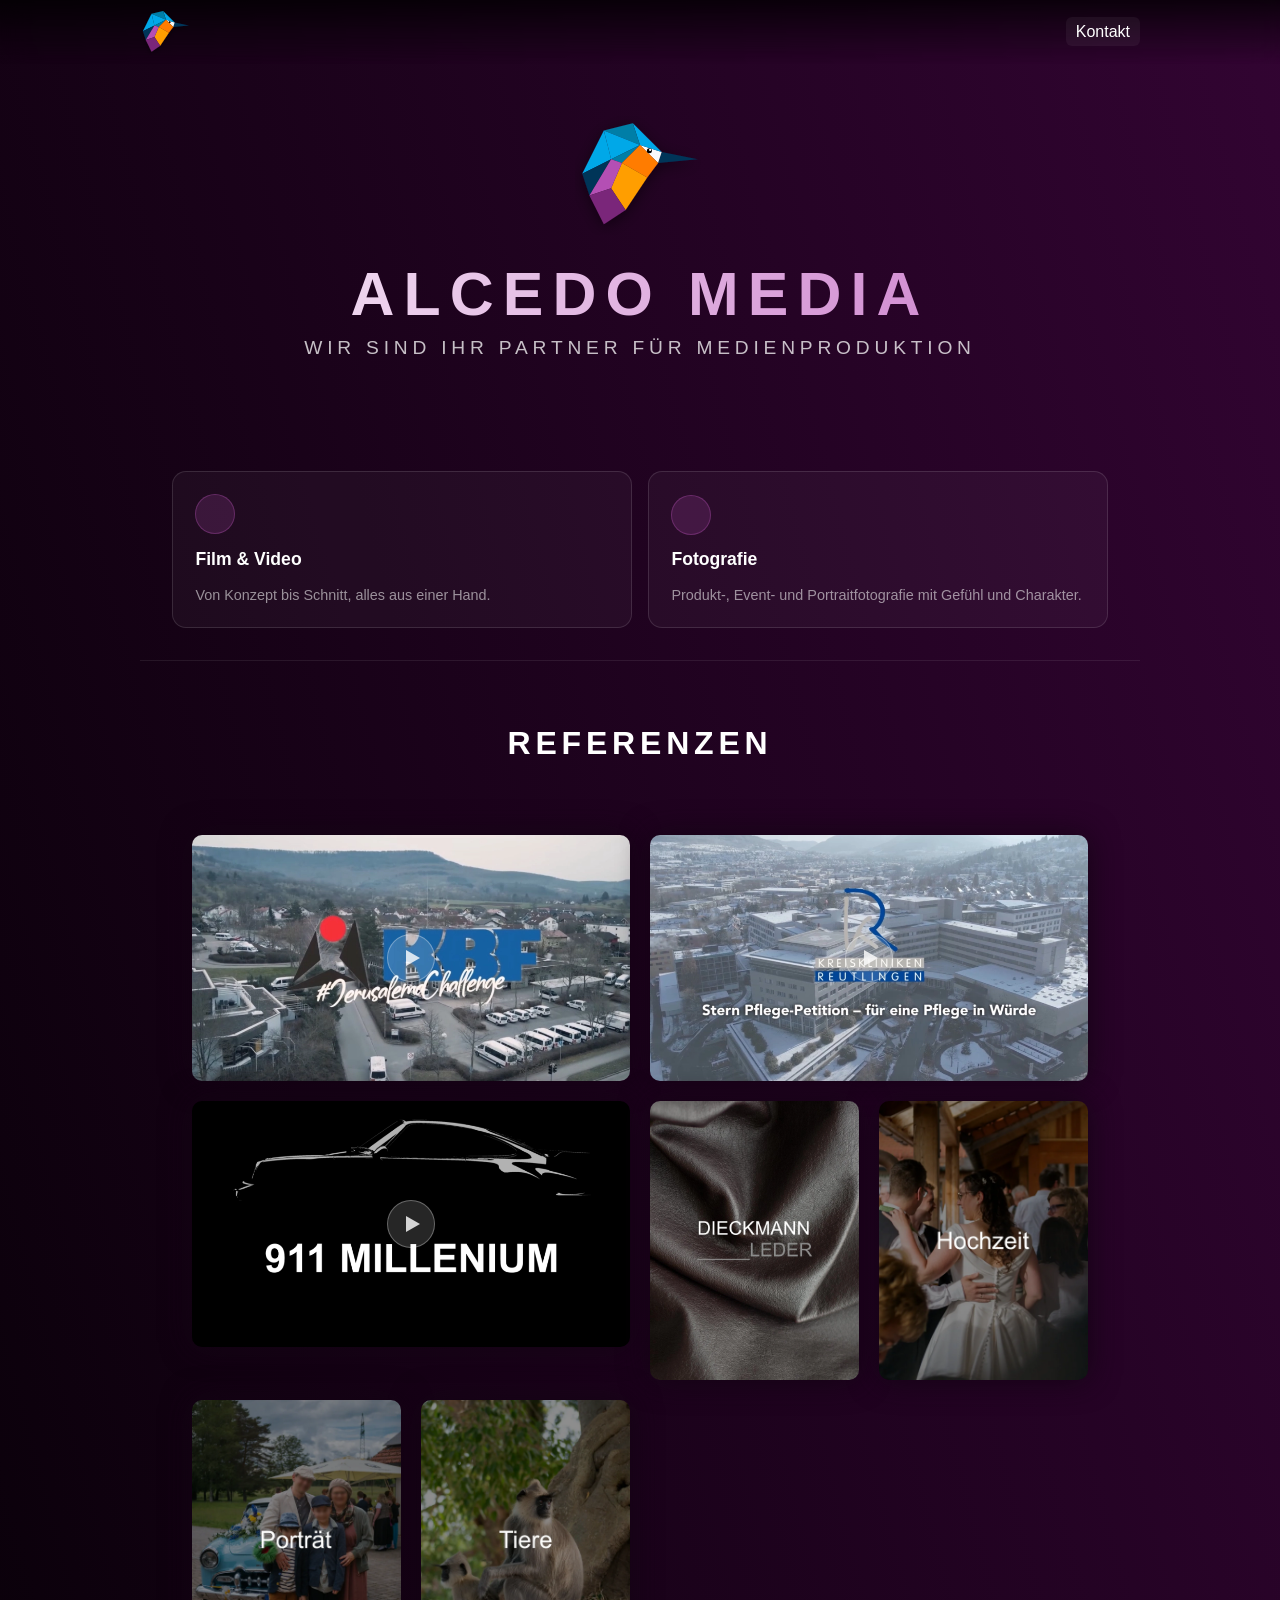
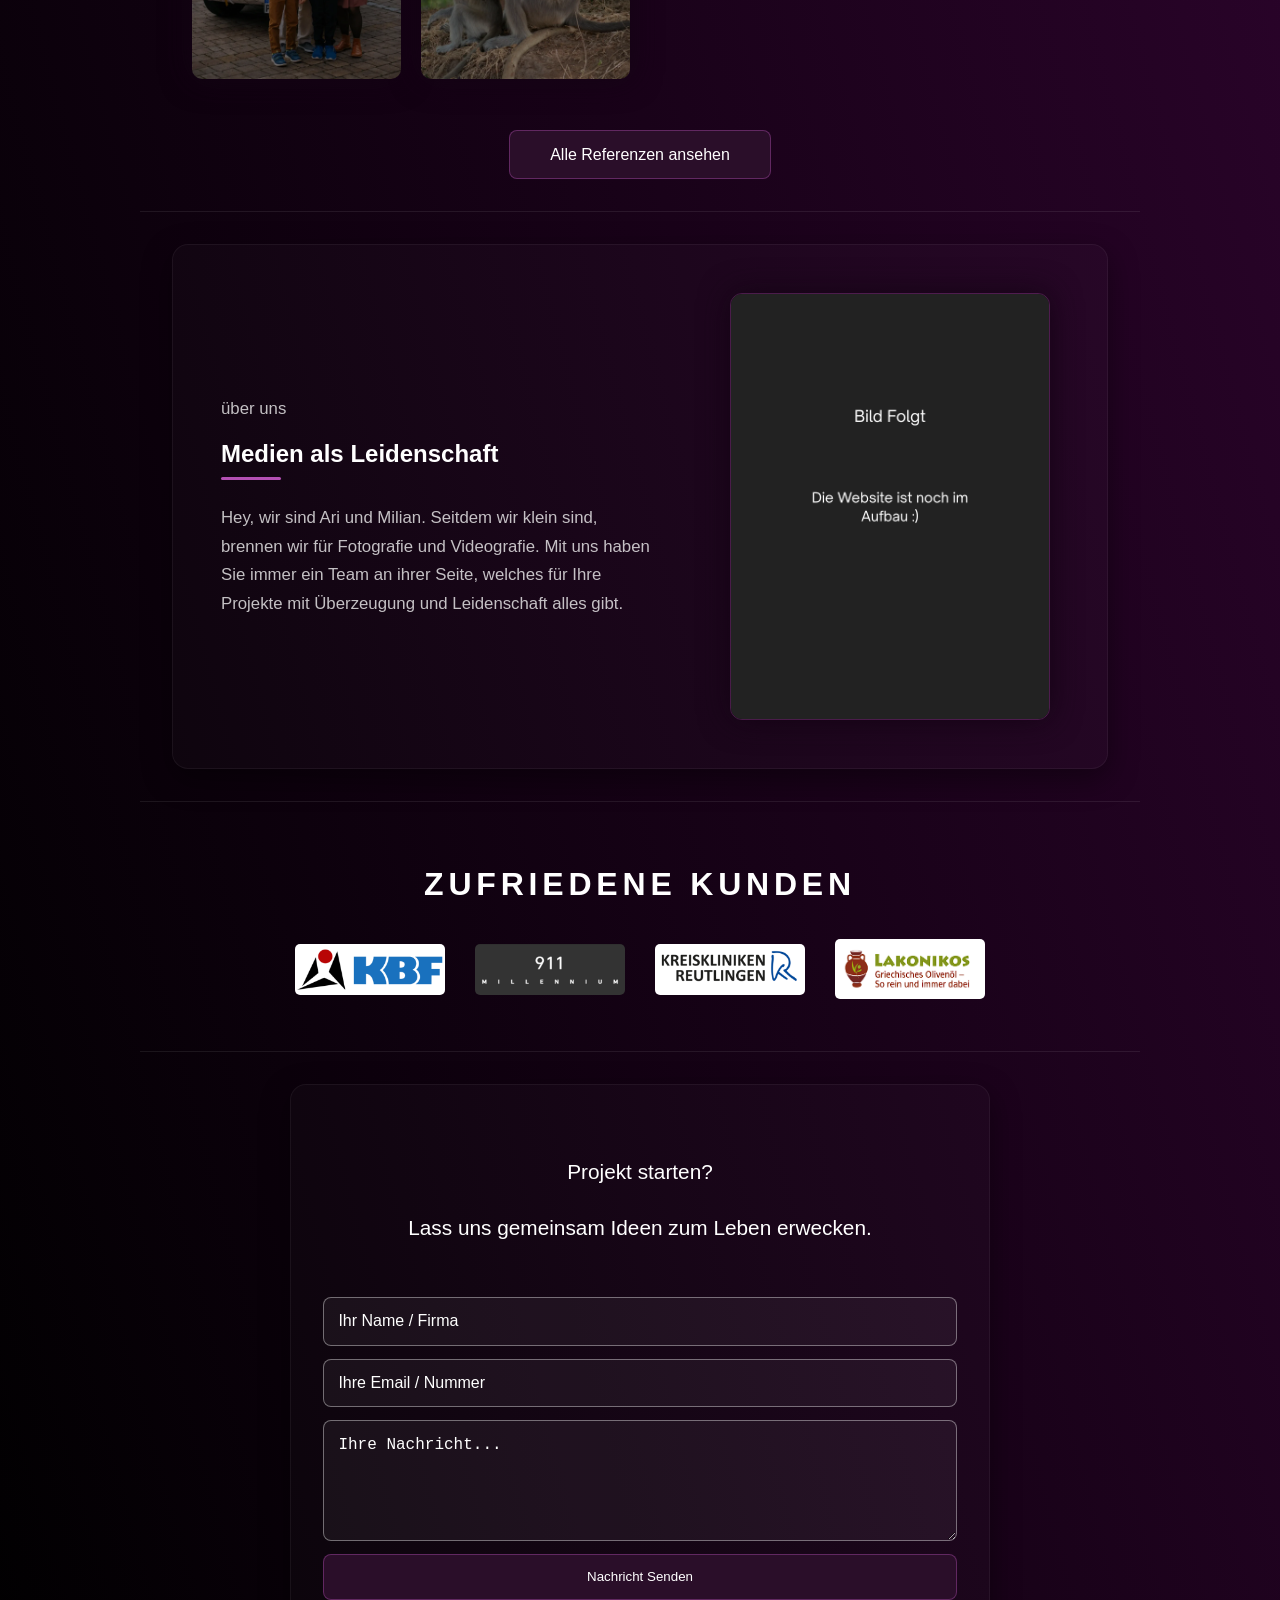
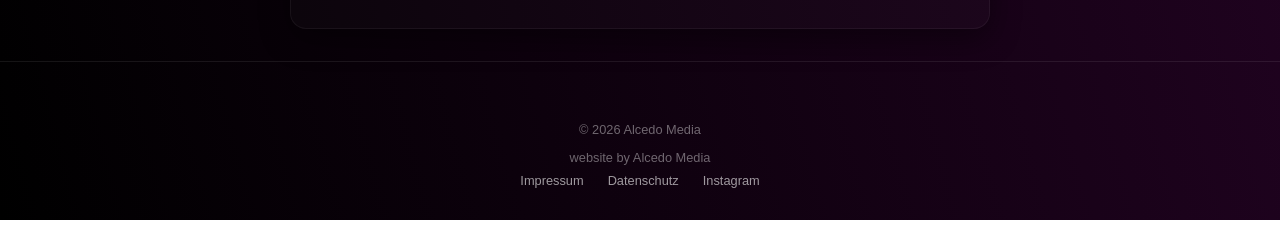
==== commit 1c327b22: "fixed typo" ====
--- a/index.html
+++ b/index.html
@@ -225,7 +225,7 @@
         </div>
         <h2 class="about-title">Medien als Leidenschaft</h2>
         <div class="text-bio">
-          <p>Hey, wir sind Ari und Milian. seitdem wir klein sind, brennen wir für Fotografie und Videografie. Mit uns haben Sie immer ein Team an ihrer Seite, welches für Ihre Projekte mit Überzeugung und Leidenschaft alles gibt.</p>
+          <p>Hey, wir sind Ari und Milian. Seitdem wir klein sind, brennen wir für Fotografie und Videografie. Mit uns haben Sie immer ein Team an ihrer Seite, welches für Ihre Projekte mit Überzeugung und Leidenschaft alles gibt.</p>
         </div>
       </div>
 
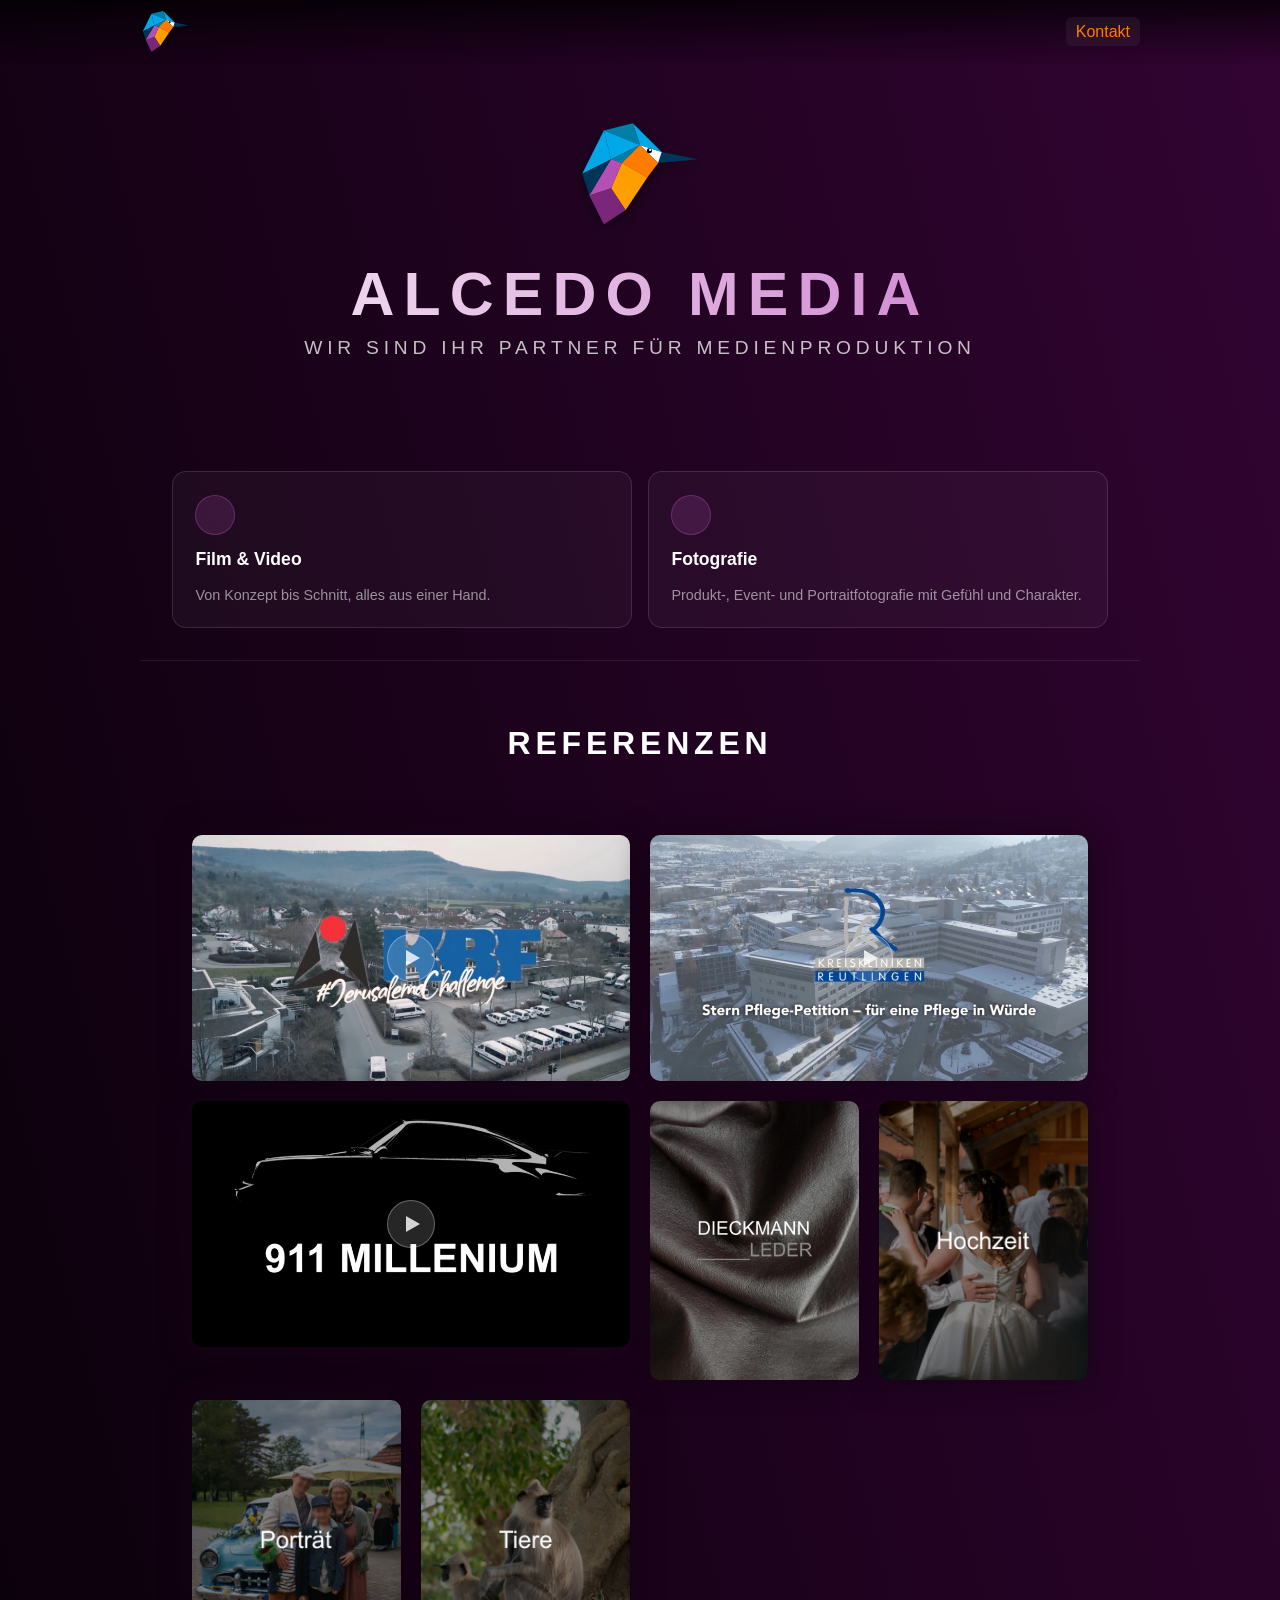
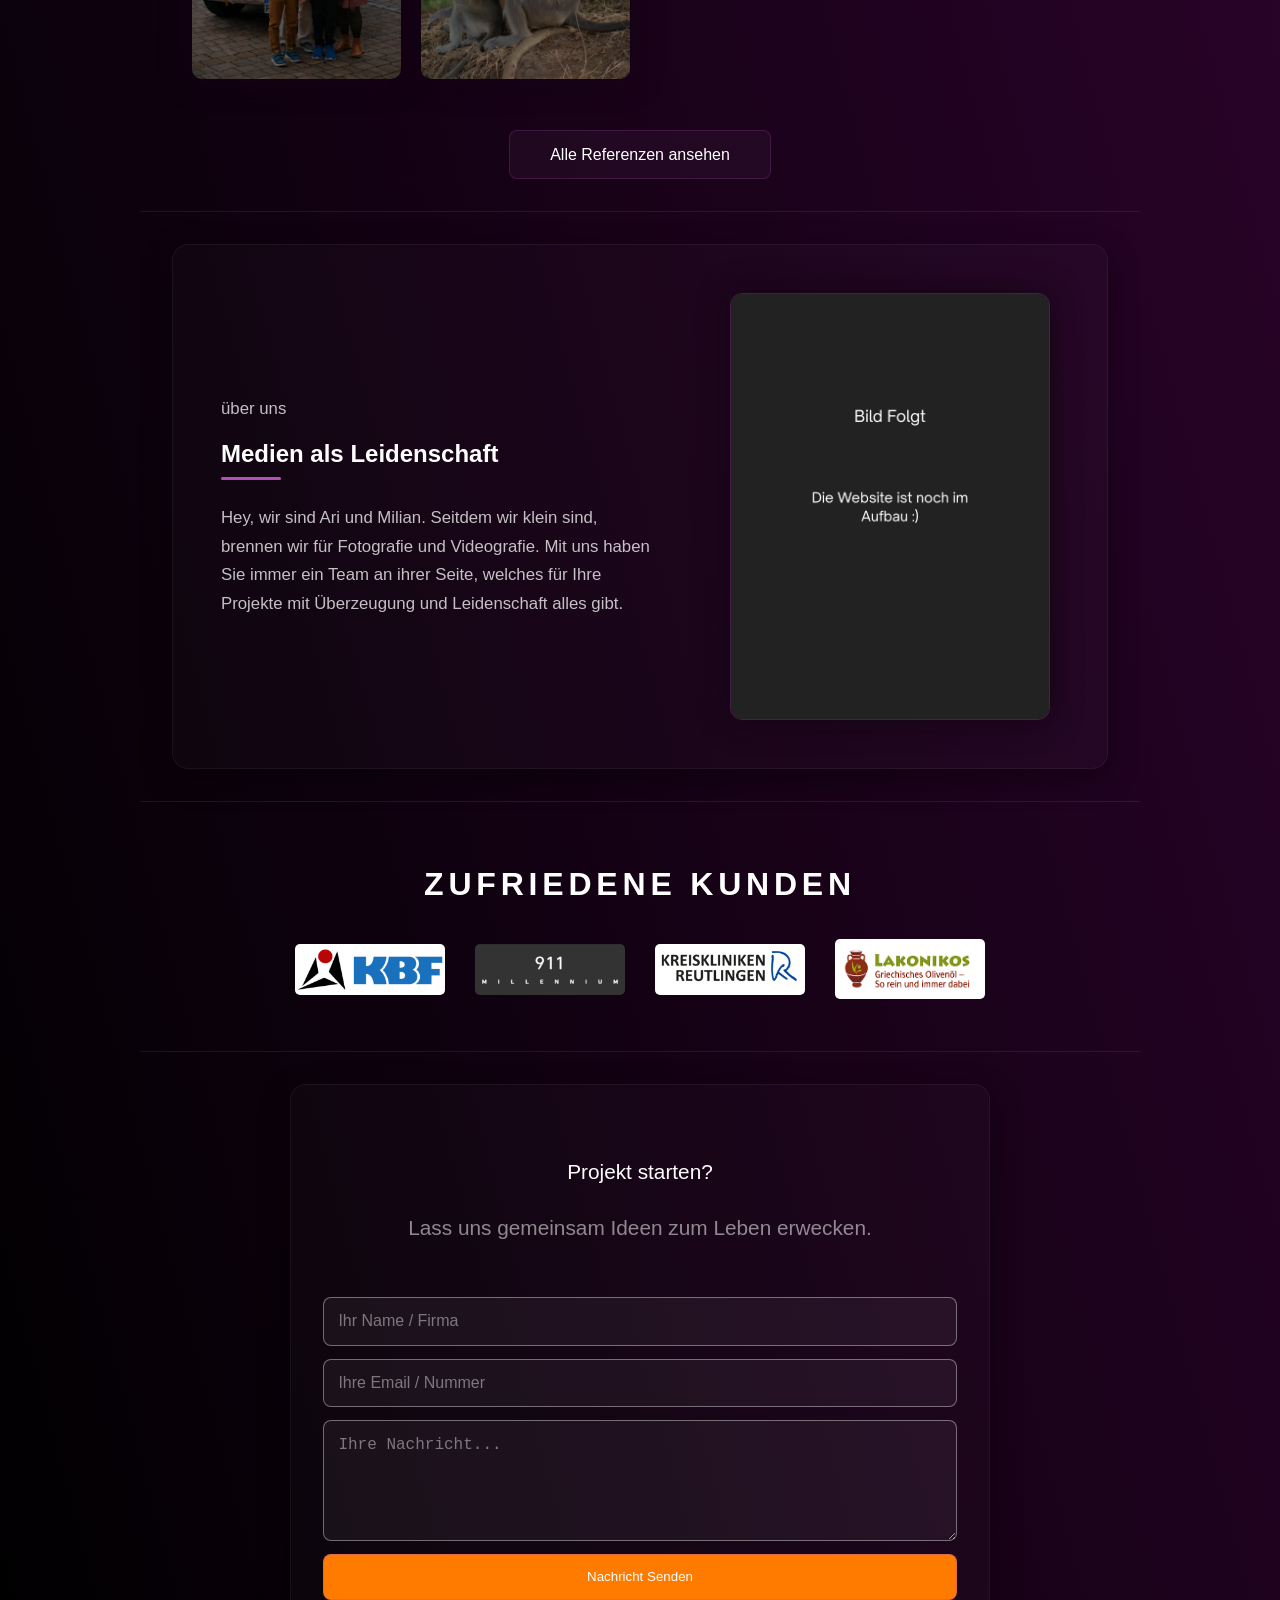
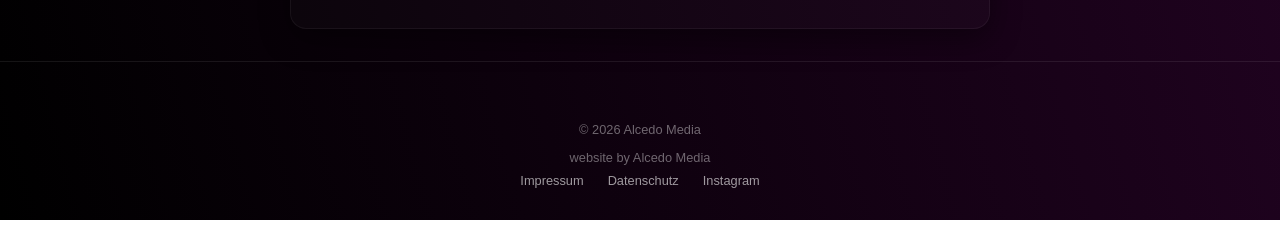
==== commit 4ba4367e: "some finishes" ====
--- a/index.html
+++ b/index.html
@@ -255,11 +255,11 @@
 
   <div class="cta-card">
 
-    <p class="section-label-mid+" style="margin-bottom: 0.5rem;">
+    <p class="section-label-mid+" style="margin-bottom: 0.1rem;">
       Projekt starten?
     </p>
 
-    <p style="margin-bottom: 2rem;">
+    <p style="margin-bottom: 2rem; color: rgba(255, 255, 255, 0.527)">
       Lass uns gemeinsam Ideen zum Leben erwecken.
     </p>
 
--- a/03-typography.css
+++ b/03-typography.css
@@ -50,7 +50,7 @@
   text-align: center;
   letter-spacing: 0.2em;
   text-transform: uppercase;
-  color: white;
+  color: rgb(255, 255, 255);
   margin-bottom: 1.5rem;
   font-weight: 1000;
 }
--- a/04-navigation.css
+++ b/04-navigation.css
@@ -133,7 +133,7 @@
 }
 
 .nav a {
-  color: white;
+  color: #FF7B00; /* or back to white?!*/
   text-decoration: none;
   padding: 6px 10px;
   background: rgba(255,255,255,0.05);
--- a/07-content-sections.css
+++ b/07-content-sections.css
@@ -209,8 +209,8 @@
 .cta-btn {
   display: inline-block;
   padding: 0.9rem 2.5rem;
-  background: #2a0e29;
-  border: 1px solid rgba(180, 80, 180, 0.4);
+  background: #2a0e299d;
+  border: 1px solid rgba(180, 80, 180, 0.219);
   border-radius: 8px;
   color: white;
   font-size: 1rem;
@@ -265,12 +265,12 @@
 
 .contact-form input::placeholder,
 .contact-form textarea::placeholder {
-  color: rgb(255, 255, 255);
+  color: rgba(255, 255, 255, 0.432);
 }
 
 .contact-form button {
   padding: 0.9rem;
-  background: #2a0e29;
+  background: #FF7B00;
   border: 1px solid rgba(180, 80, 180, 0.4);
   color: white;
   border-radius: 8px;
@@ -279,5 +279,5 @@
 }
 
 .contact-form button:hover {
-  background: #3d1540;
-}
+  background: #ff7b00b7;
+}
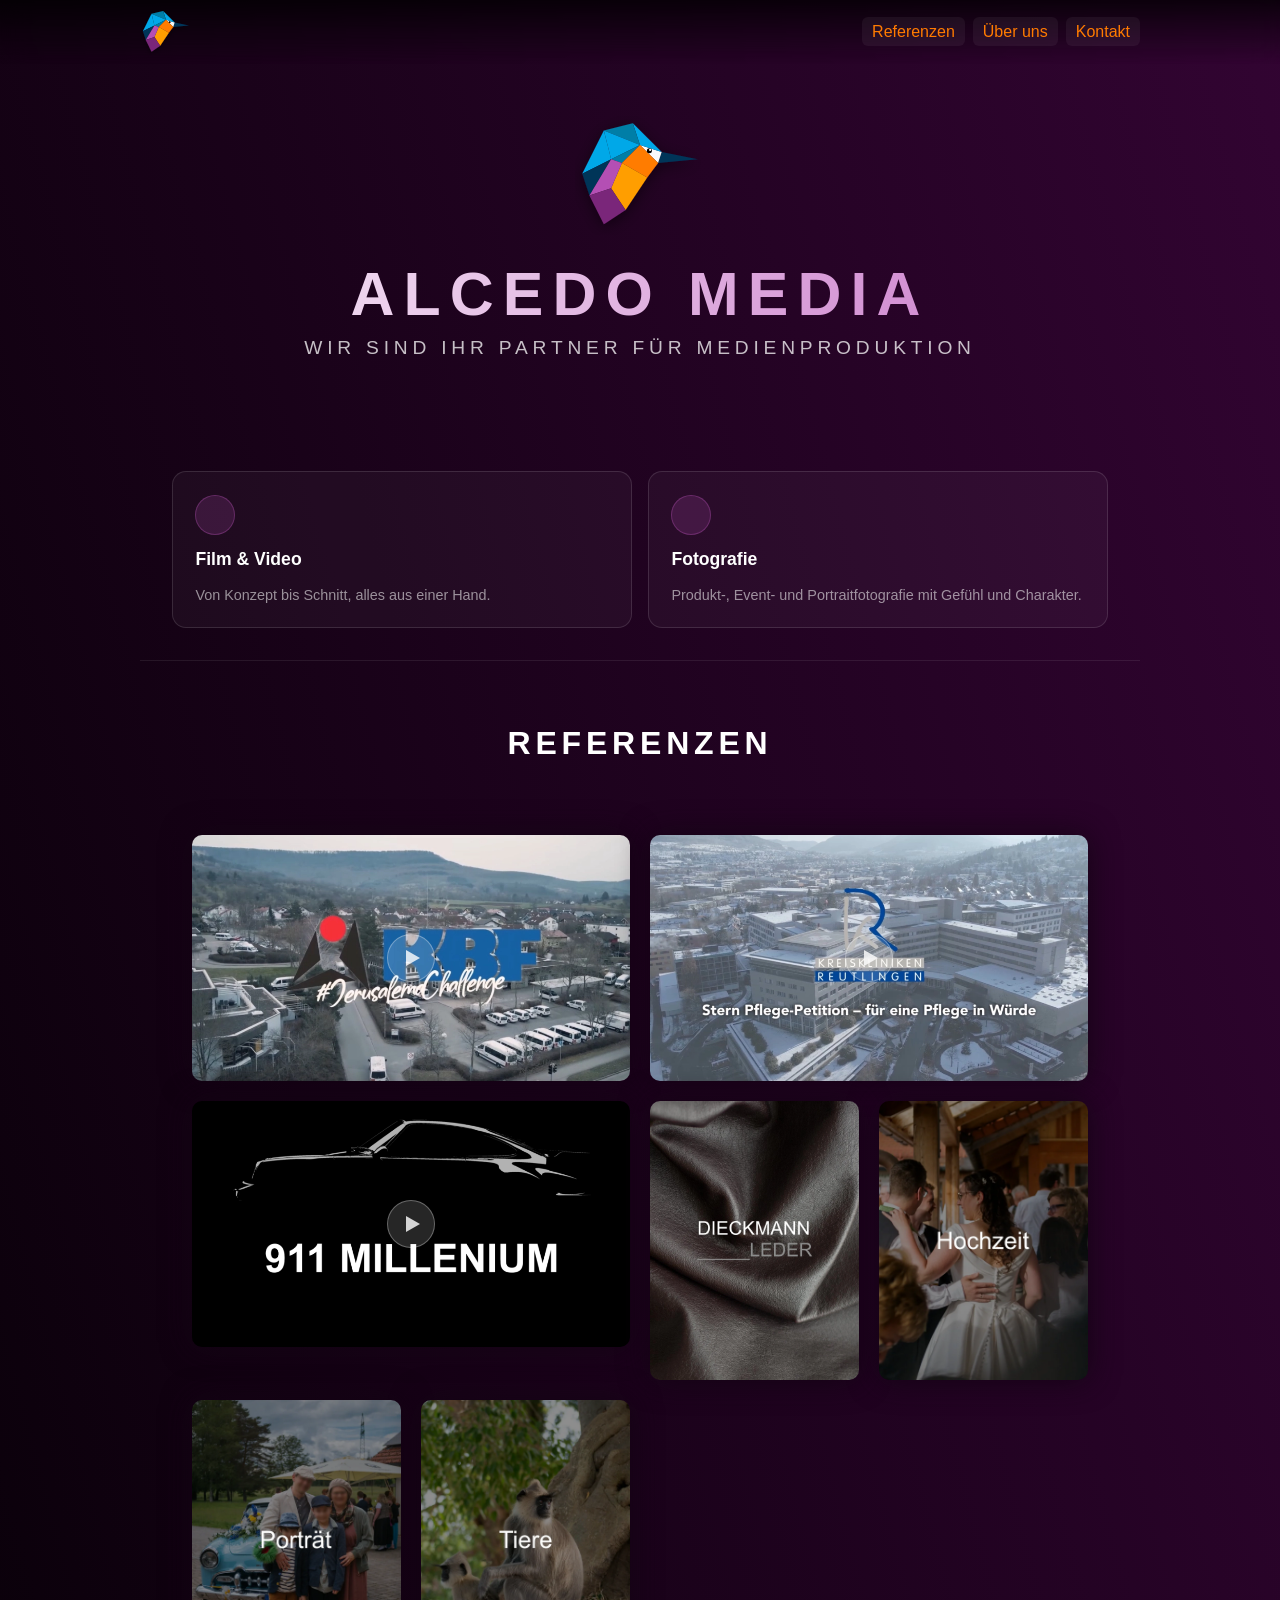
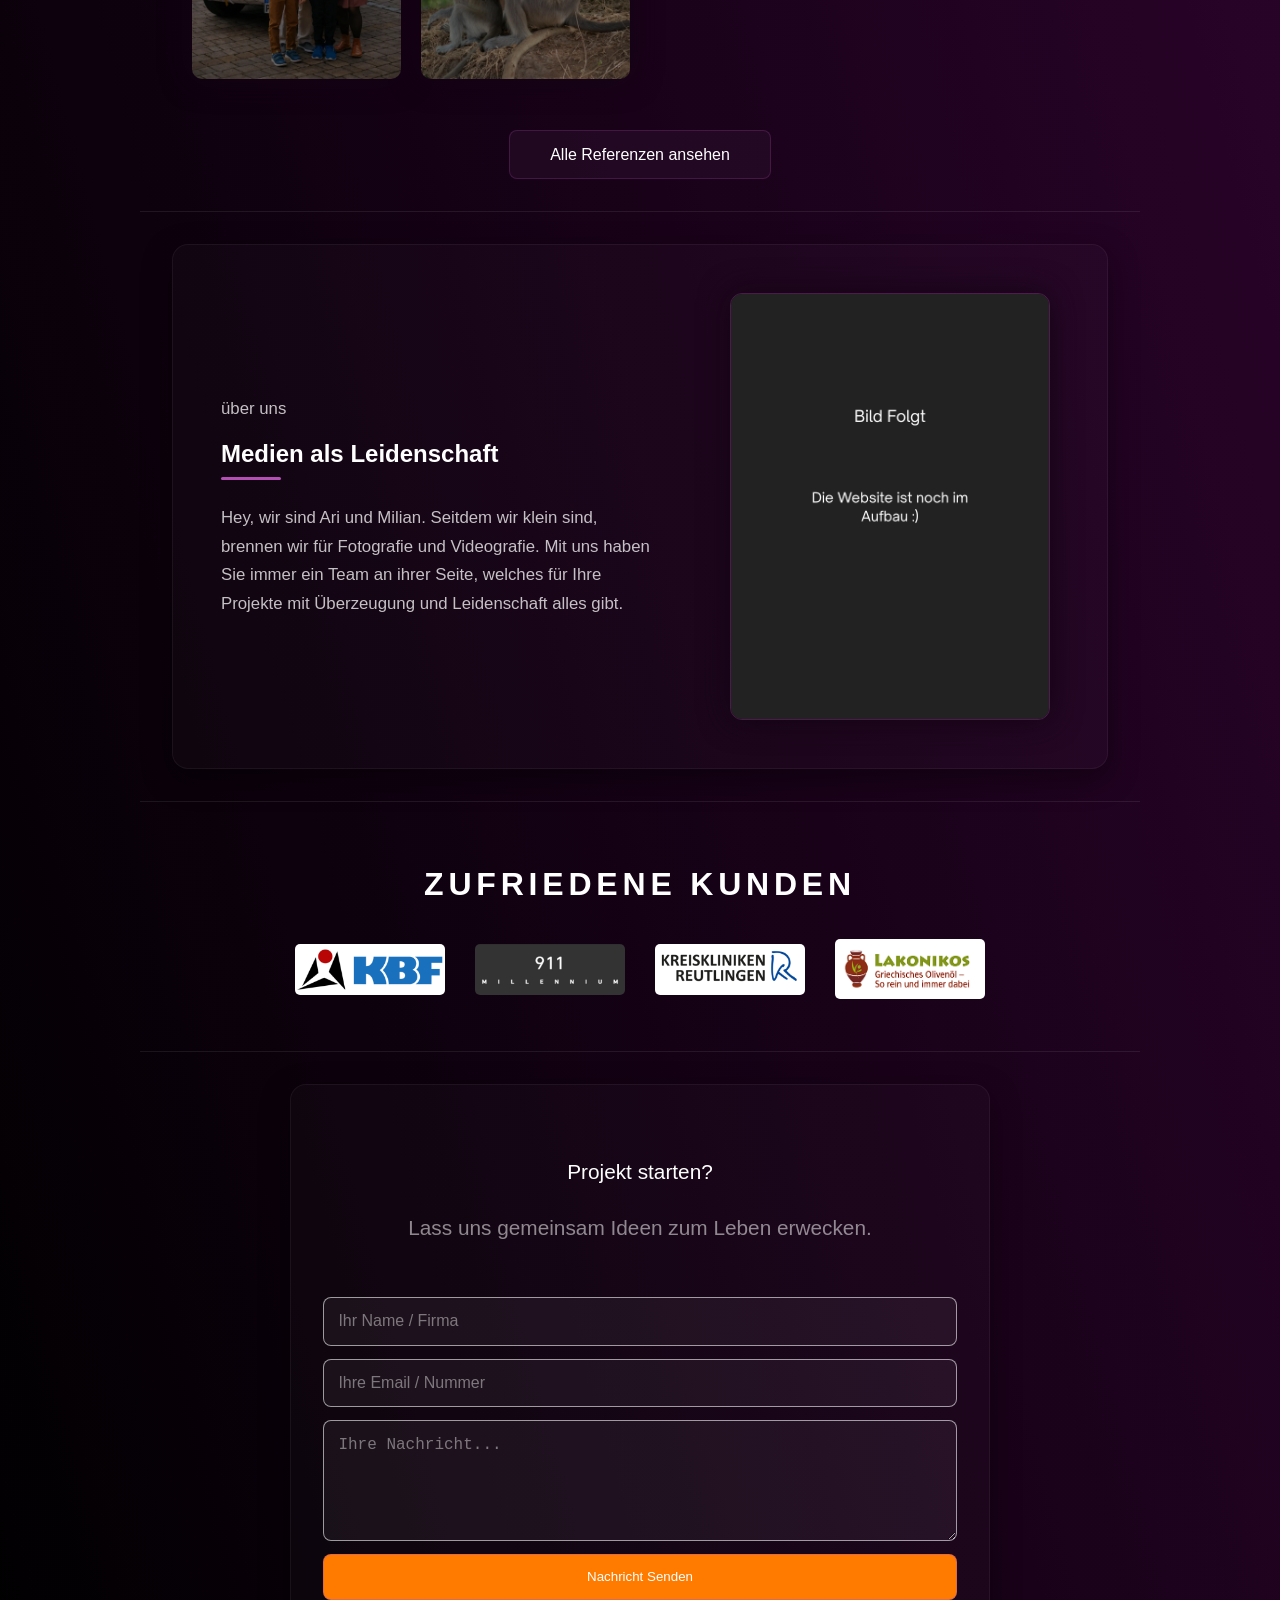
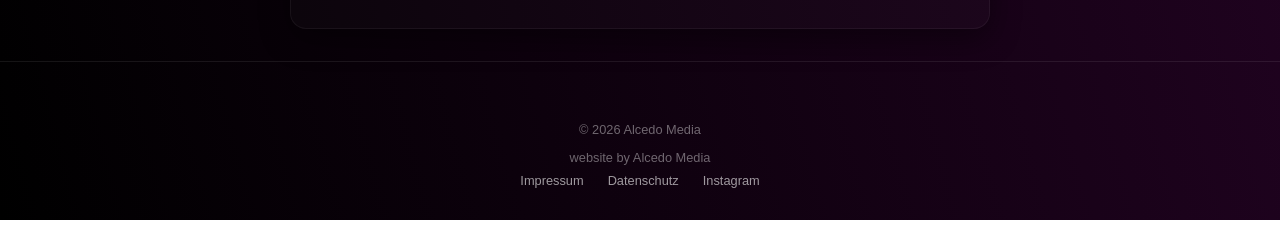
==== commit 4ee11338: "new hamburger animation and bigger for mobile" ====
--- a/index.html
+++ b/index.html
@@ -79,11 +79,17 @@
       </button>
 
       <ul class="nav" id="nav">
+        <li><a href="#work">Referenzen</a></li>
+        <li><a href="#about">Über uns</a></li>
         <li><a href="#contacting">Kontakt</a></li>
+        
       </ul>
 
     </div>
   </div>
+
+  <!--Für menü abdunklung der seite-->
+  <div class="menu-overlay" id="menuOverlay"></div>
   <!-- ── 3. Leistungen ─────────────────────────────────────── -->
 <section id="leist">
   <p class="section-label-big"></p>
--- a/04-navigation.css
+++ b/04-navigation.css
@@ -145,6 +145,25 @@
   background: rgba(180,80,180,0.2);
 }
 
+
+/* abdunklung der seite bei offener hamburger menü bar*/ 
+/* Das Hintergrund-Overlay für das mobile Menü */
+.menu-overlay {
+  position: fixed;
+  inset: 0;
+  background: rgba(0, 0, 0, 0.692);
+  backdrop-filter: blur(5px);
+  z-index: 998; /* Unter der Topbar/Menü, aber über dem Seiteninhalt */
+  opacity: 0;
+  pointer-events: none;
+  transition: opacity 0.1s ease;
+}
+
+/* Wenn das Menü offen ist, wird das Overlay sichtbar */
+body.menu-open .menu-overlay {
+  opacity: 1;
+  pointer-events: auto;
+}
 /* ── Hamburger Button: 2. Definition (nur mobil sichtbar) ─── */
 .hamburger {
   display: none;
--- a/07-content-sections.css
+++ b/07-content-sections.css
@@ -257,7 +257,7 @@
   width: 100%;
   padding: 0.9rem;
   border-radius: 8px;
-  border: 1px solid rgba(255, 255, 255, 0.39);
+  border: 1px solid rgba(255, 255, 255, 0.575);
   background: rgba(255,255,255,0.05);
   color: white;
   font-size: 1rem;
--- a/10-responsive.css
+++ b/10-responsive.css
@@ -22,15 +22,20 @@
     top: 4rem;
     right: 1rem;
     flex-direction: column;
-    background: rgba(0,0,0,0.9);
-    padding: 1rem;
+    padding: 2rem 1.5rem;
     border-radius: 10px;
+    gap: 2rem;
 
     display: none; /* <- wichtig */
   }
 
   .nav.open {
     display: flex;
+  }
+  .nav a {
+    font-size: 1.2rem; /* Größere Schrift auf dem Handy für bessere Lesbarkeit */
+    padding: 12px 16px; /* Größere Klickfläche */
+    text-align: center;
   }
 }
 
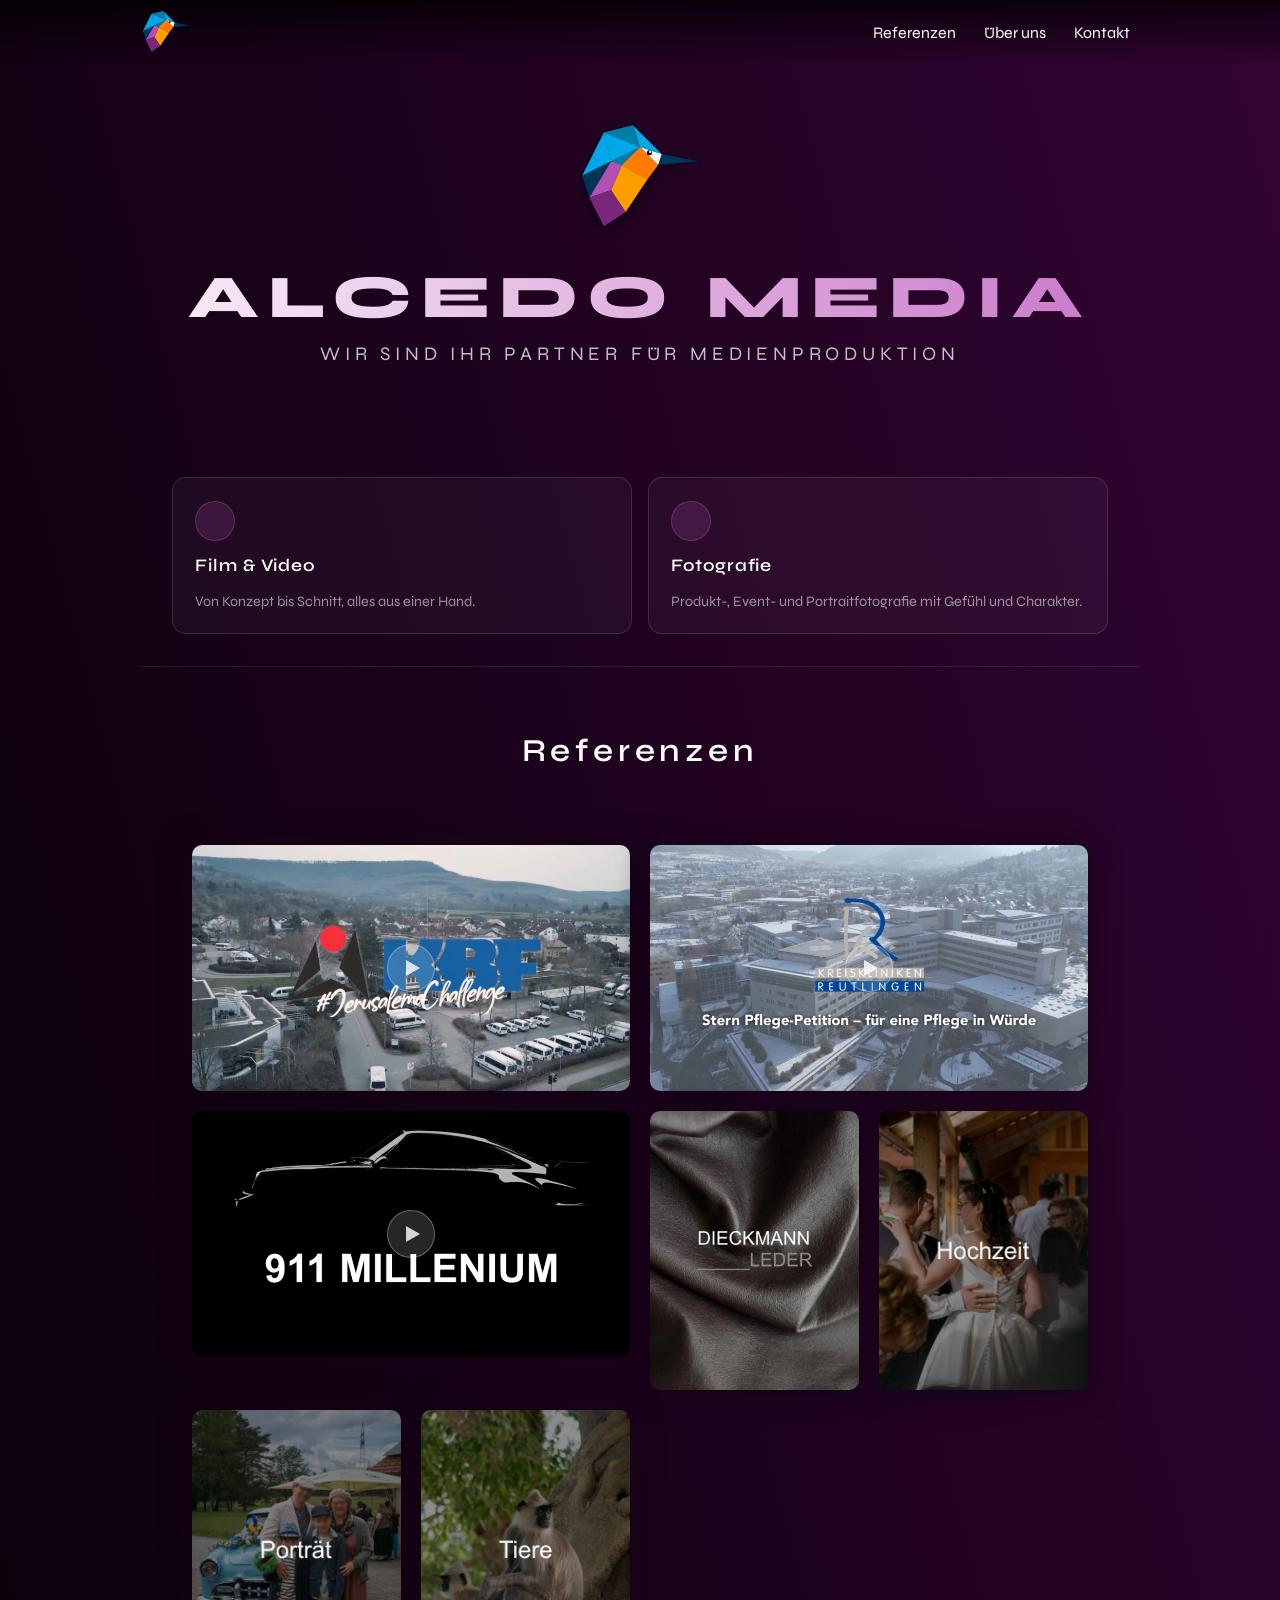
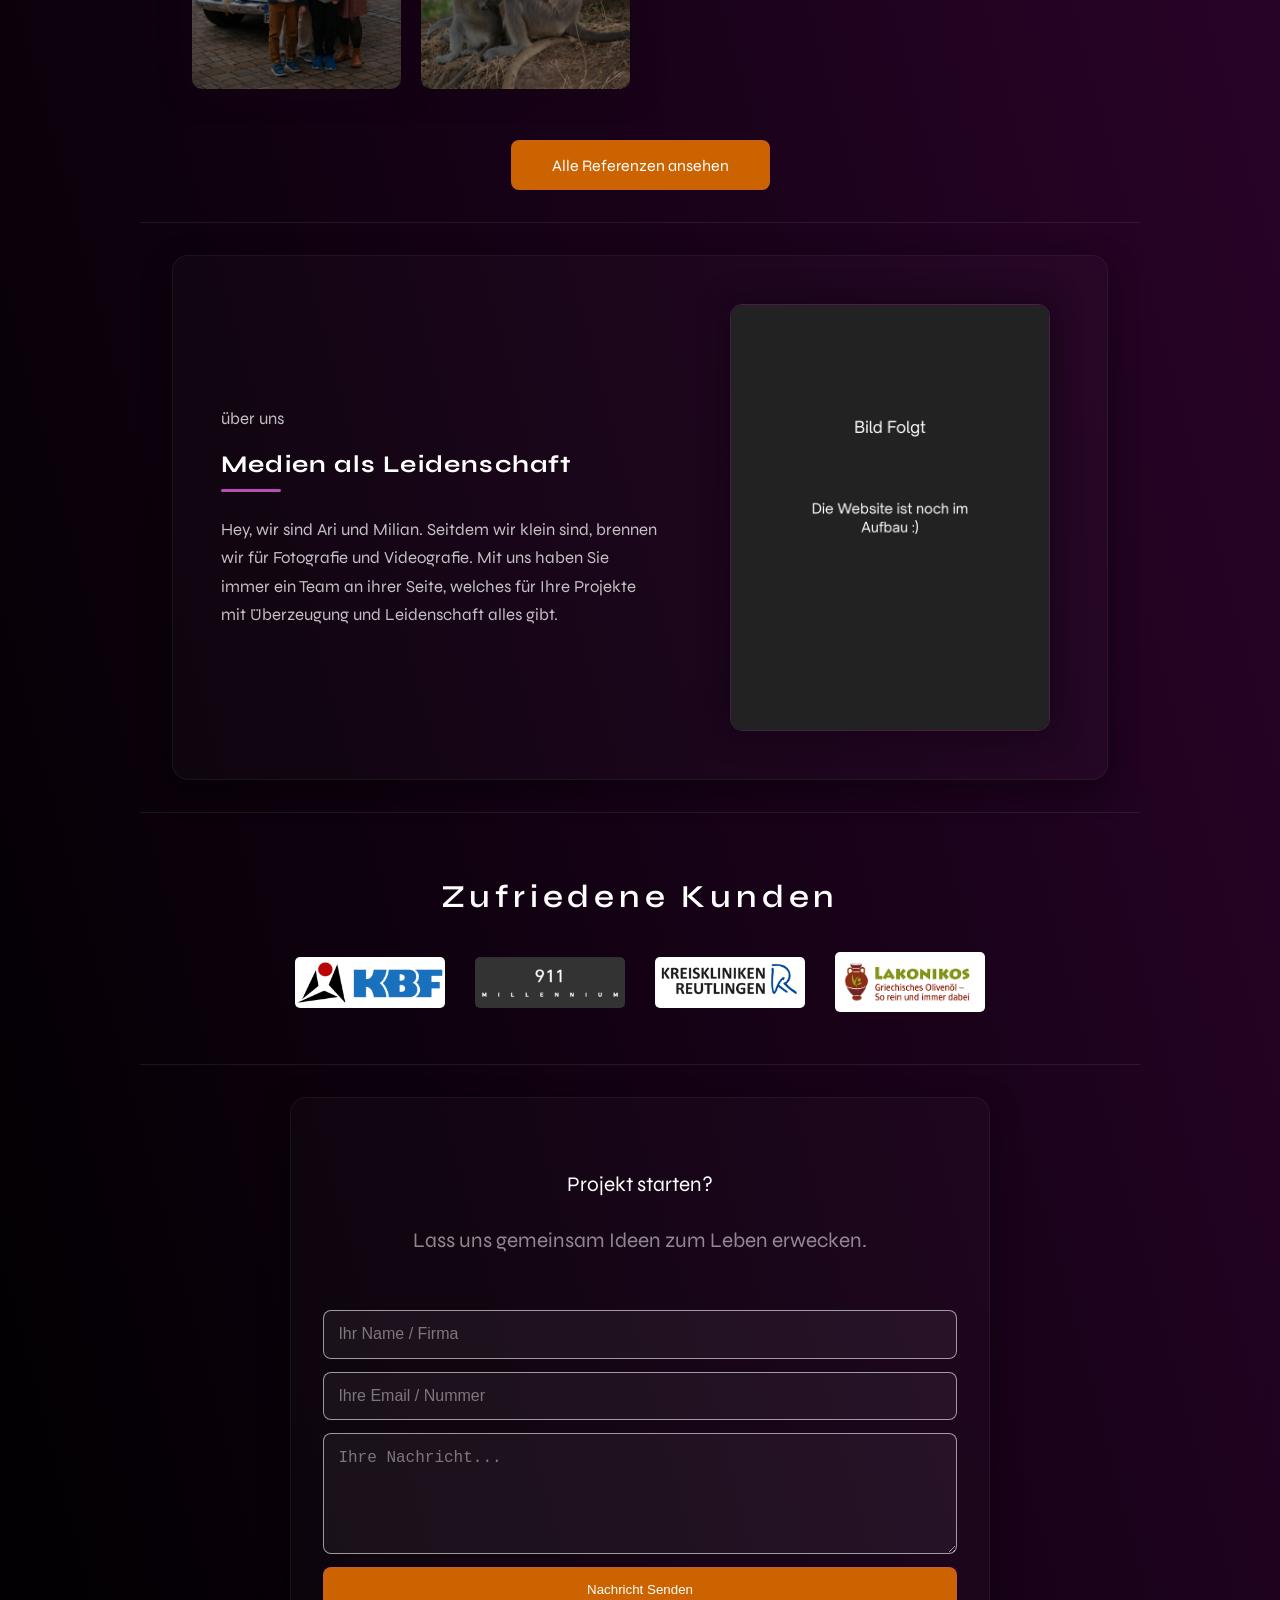
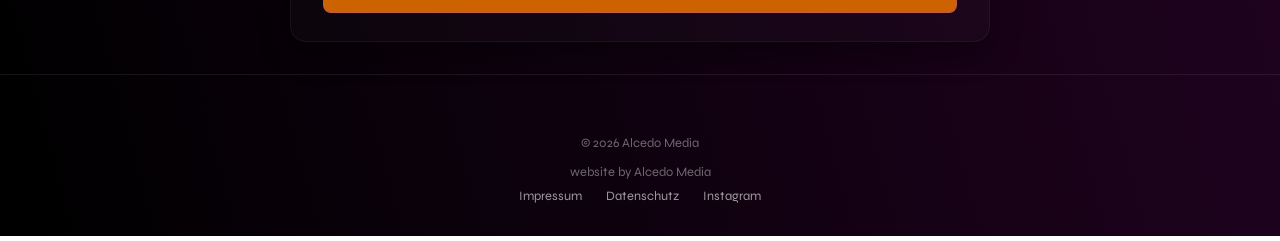
==== commit 266c637e: "new font" ====
--- a/index.html
+++ b/index.html
@@ -18,6 +18,11 @@
   <link rel="stylesheet" href="./07-content-sections.css">
   <link rel="stylesheet" href="./08-modal-lightbox.css">
   <link rel="stylesheet" href="./09-footer.css">
+
+  <link rel="preconnect" href="https://fonts.googleapis.com">
+<link rel="preconnect" href="https://fonts.gstatic.com" crossorigin>
+<link href="https://fonts.googleapis.com/css2?family=Syne:wght@300;400;600;700&display=swap" rel="stylesheet">
+
   <!-- MUSS zuletzt geladen werden, damit die @media-Overrides greifen -->
   <link rel="stylesheet" href="./10-responsive.css">
   <link rel="stylesheet" href="https://cdn.jsdelivr.net/npm/@tabler/icons-webfont@latest/tabler-icons.min.css">
--- a/03-typography.css
+++ b/03-typography.css
@@ -36,10 +36,9 @@
   font-size: clamp(1rem, 5vw, 2rem);
   text-align: center;
   letter-spacing: 0.15em;
-  text-transform: uppercase;
   margin-bottom: 1rem;
   font-weight: 600;
-  color: white;
+  color: rgba(255, 255, 255, 1);
   animation: cardFadeIn 4s linear 1s both;
 }
 
--- a/04-navigation.css
+++ b/04-navigation.css
@@ -83,29 +83,6 @@
   height: 100px;
 }
 
-/* ── Desktop-Nav: 1. Definition ───────────────────────────── */
-.nav {
-  list-style: none;
-  padding: 0;
-  margin: 0;
-  display: flex;
-  gap: 0.3rem;
-}
-
-.nav a {
-  color: white;
-  text-decoration: none;
-  font-size: clamp(0.8rem, 1.5vw, 1rem);
-  padding: 6px 10px;
-  transition: background-color 0.2s ease, transform 0.2s ease;
-  white-space: nowrap;
-  background-color: #5858581f;
-  border-radius: 5px;
-}
-
-.nav a:hover {
-  transform: scale(1.05);
-}
 
 /* ── Hamburger Button: 1. Definition ──────────────────────── */
 .hamburger {
@@ -133,10 +110,9 @@
 }
 
 .nav a {
-  color: #FF7B00; /* or back to white?!*/
+  color: #ffffff; /* or back to white?!*/
   text-decoration: none;
   padding: 6px 10px;
-  background: rgba(255,255,255,0.05);
   border-radius: 6px;
   transition: 0.2s;
 }
@@ -181,7 +157,7 @@
   display: block;
   width: 24px;
   height: 2px;
-  background: white;
+  background: #cc6300;
   border-radius: 2px;
   transition: transform 0.3s ease, opacity 0.3s ease;
 }
--- a/07-content-sections.css
+++ b/07-content-sections.css
@@ -209,7 +209,7 @@
 .cta-btn {
   display: inline-block;
   padding: 0.9rem 2.5rem;
-  background: #2a0e299d;
+  background: #cc6300;
   border: 1px solid rgba(180, 80, 180, 0.219);
   border-radius: 8px;
   color: white;
@@ -219,8 +219,7 @@
 }
 
 .cta-btn:hover {
-  background: #3d1540;
-  transform: translateY(-2px);
+  background: #964901b7;
 }
 
 .cta-card {
@@ -270,7 +269,7 @@
 
 .contact-form button {
   padding: 0.9rem;
-  background: #FF7B00;
+  background: #cc6300;
   border: 1px solid rgba(180, 80, 180, 0.4);
   color: white;
   border-radius: 8px;
@@ -279,5 +278,7 @@
 }
 
 .contact-form button:hover {
-  background: #ff7b00b7;
-}
+  background: #964901b7;
+
+}
+
--- a/10-responsive.css
+++ b/10-responsive.css
@@ -36,6 +36,7 @@
     font-size: 1.2rem; /* Größere Schrift auf dem Handy für bessere Lesbarkeit */
     padding: 12px 16px; /* Größere Klickfläche */
     text-align: center;
+    background:#cc6300;
   }
 }
 
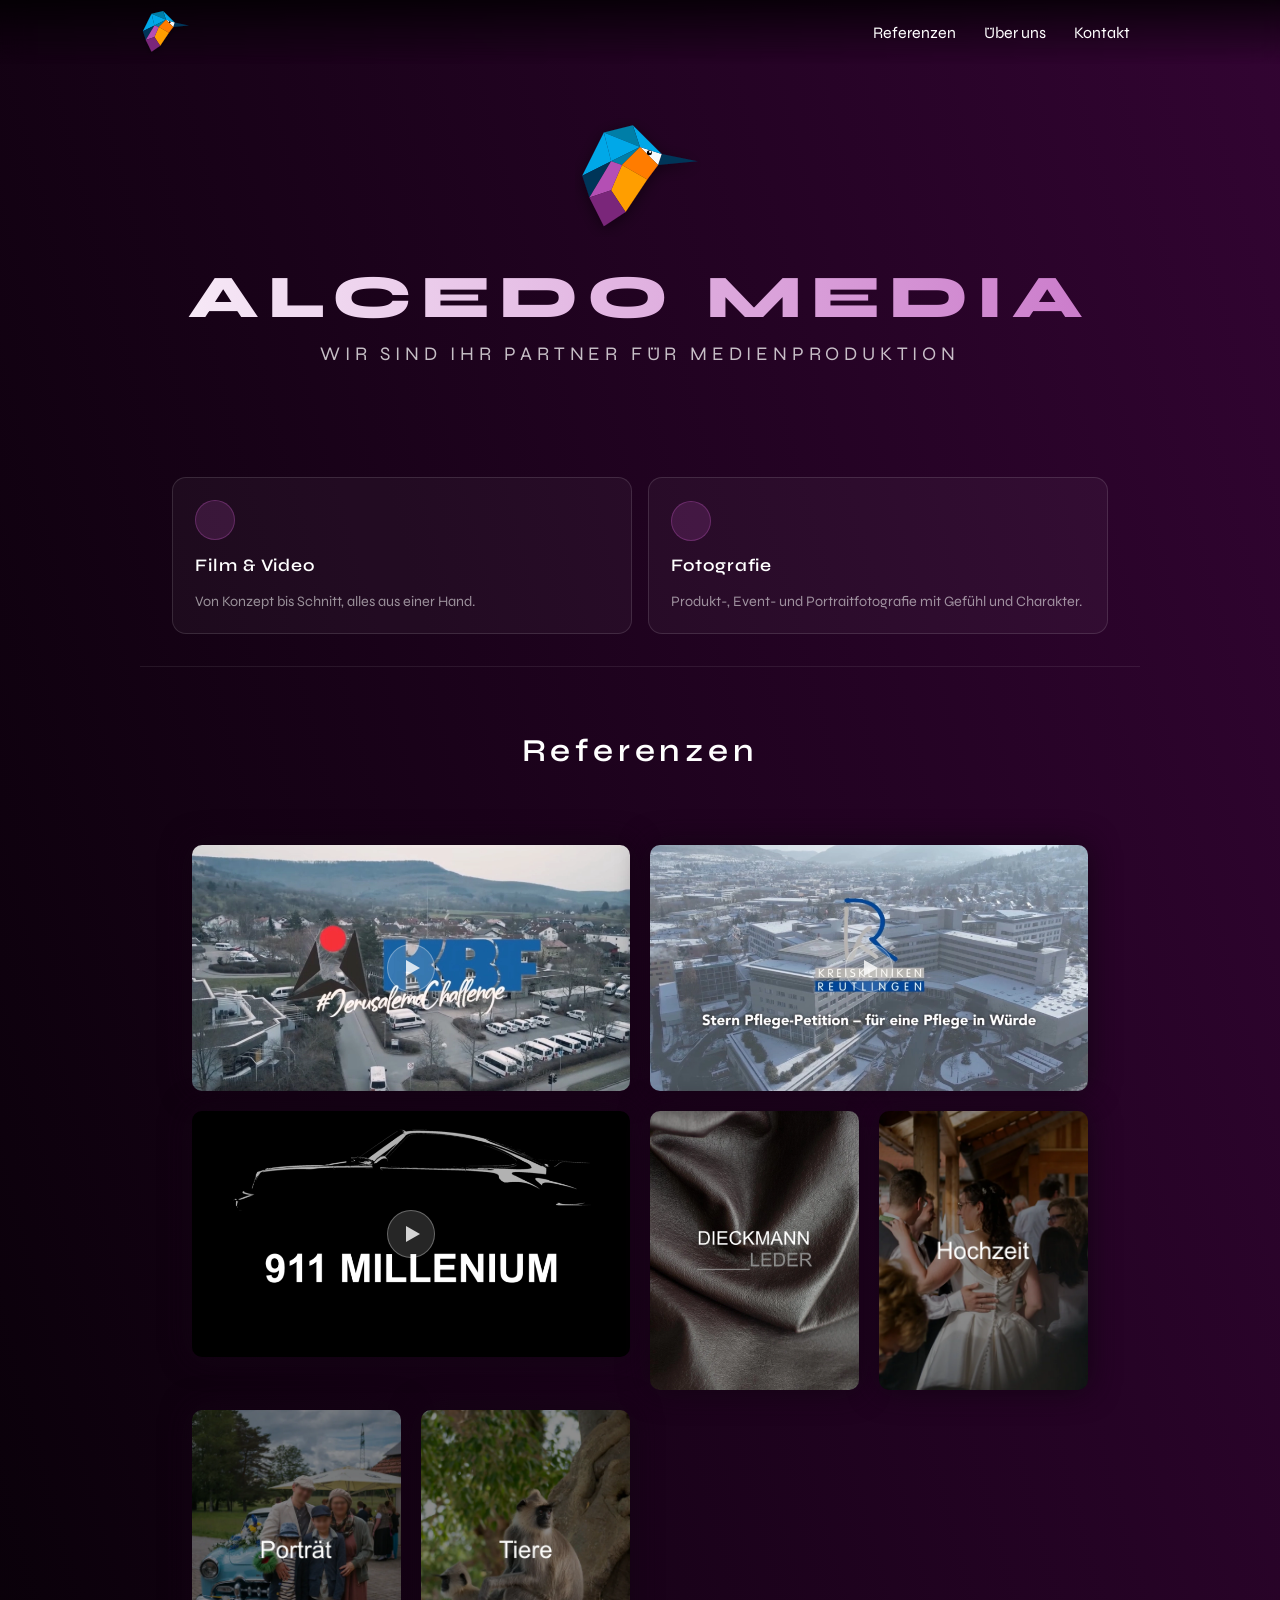
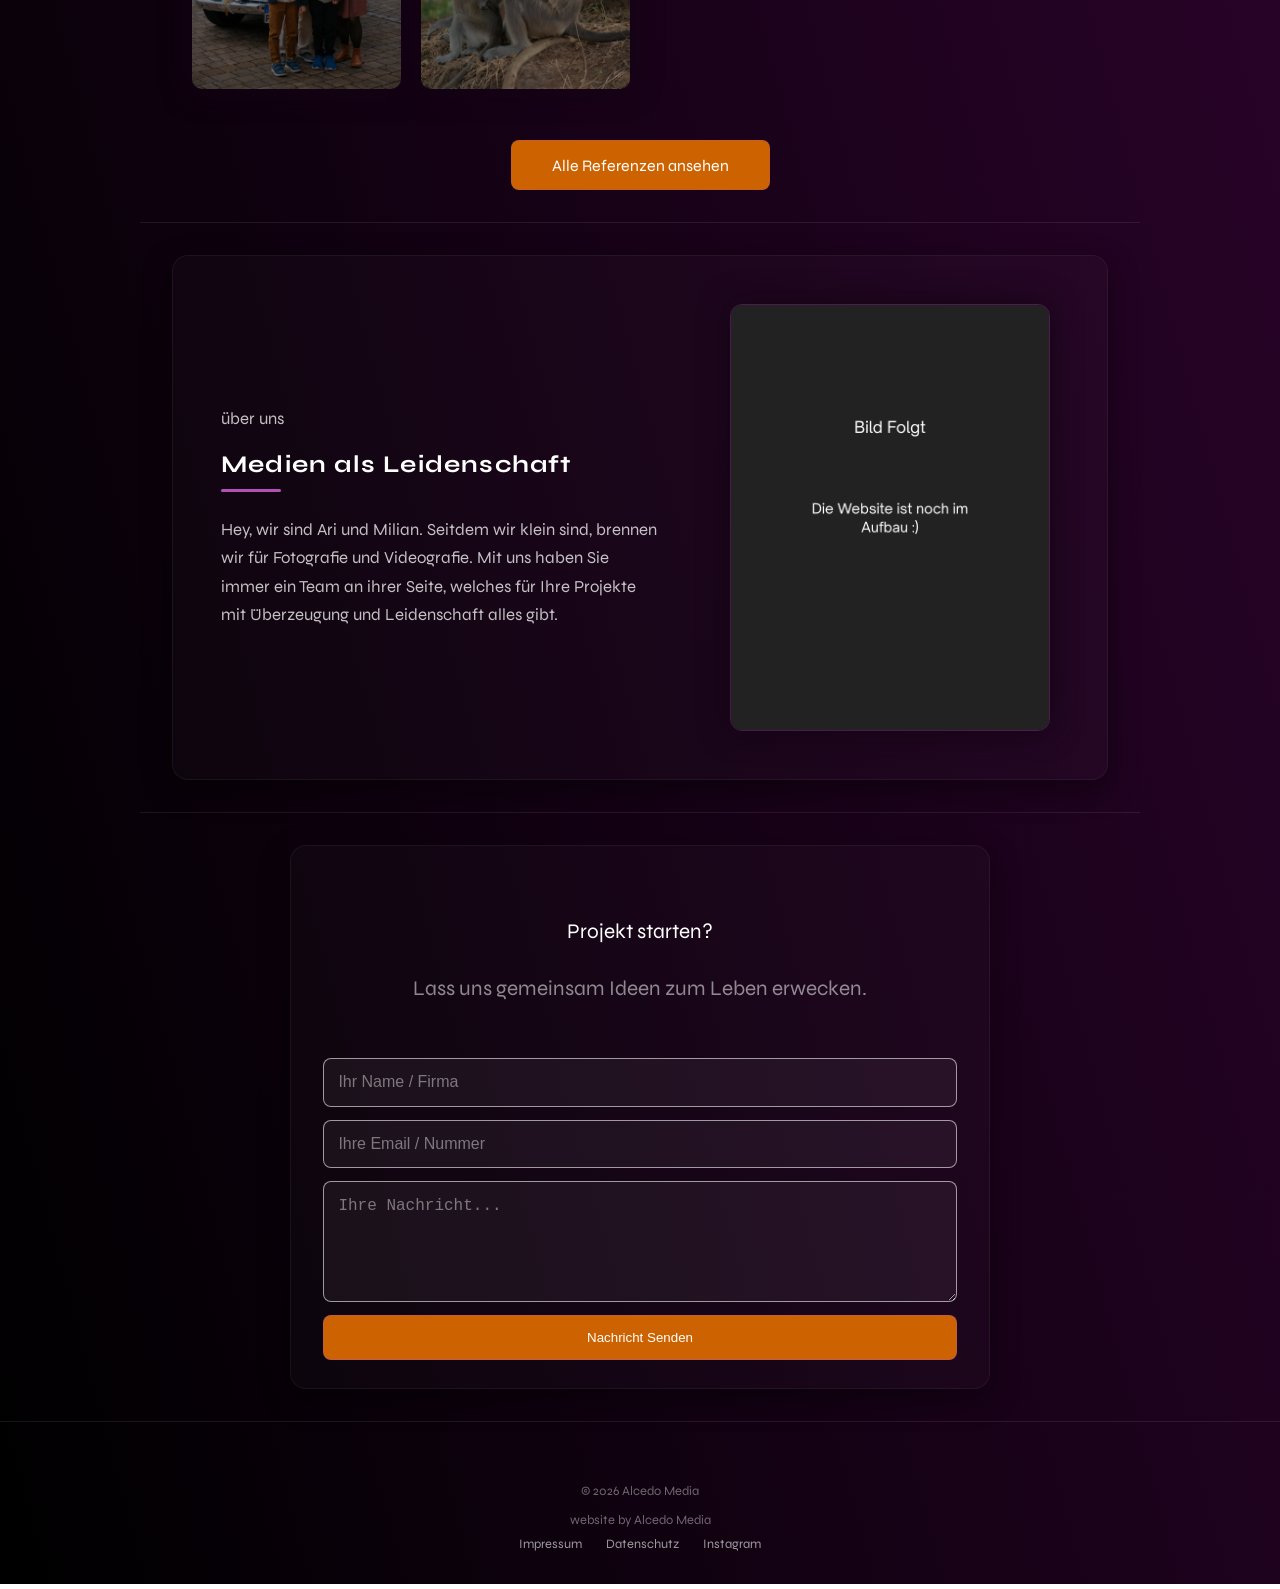
==== commit 73f8112c: "rm logos for safty" ====
--- a/index.html
+++ b/index.html
@@ -247,20 +247,6 @@
     </div>
   </section>
 
-
-  <!-- ── 4. Zufriedene Kunden ──────────────────────────────── -->
-
-  <section>
-    <p class="section-label-mid">Zufriedene Kunden</p>
-    <div class="gallery-logo animation">
-      <img class="rahmen-firmen" src="./KBF.png" alt="KBF">
-      <img class="rahmen-firmen" src="./911Mil.png" alt="911 Millionen">
-      <img class="rahmen-firmen" src="./KlinikRl.png" alt="Kreisklinik Reutlingen">
-      <img class="rahmen-firmen" src="./lak.png" alt="Lakonikos">
-    </div>
-  </section>
-
-
   <!-- ── 5. CTA ────────────────────────────────────────────── -->
 <section id="contacting" class="cta-section">
 
--- a/05-hero-intro.css
+++ b/05-hero-intro.css
@@ -36,12 +36,12 @@
      aktuell nirgends zugewiesen, siehe Hinweis in
      02-animations.css) */
   animation:
-  fillColor 0.4s ease-in 0.9s forwards; /* Startet leicht verzögert */
+  fillColor 0.4s ease-in 0.5s forwards; /* Startet leicht verzögert */
 }
 
 .eye {
   opacity: 0;
-  animation: fadeIn 0.5s ease-in 1s forwards;
+  animation: fadeIn 0.5s ease-in 0.6s forwards;
 }
 
 /* ── 2. Schräger Text-Reveal für den Schriftzug ───────────── */
@@ -70,7 +70,7 @@
 
   /* Der Trick: Der Text wird über einen Clip-Path schrittweise enthüllt */
   clip-path: polygon(0 0, 0 0, 0 100%, 0 100%);
-  animation: revealTextClip 2s cubic-bezier(0.77, 0, 0.175, 1) 0s forwards;
+  animation: revealTextClip 1.5s cubic-bezier(0.77, 0, 0.175, 1) 0s forwards;
 }
 
 /* Die schräge Lichtlinie/Kante, die vorauseilt */
@@ -86,7 +86,7 @@
   pointer-events: none;
 
   /* Läuft exakt synchron mit dem Aufdecken des Textes */
-  animation: revealBeamMove 2s cubic-bezier(0.77, 0, 0.175, 1) 0s forwards;
+  animation: revealBeamMove 1.5s cubic-bezier(0.77, 0, 0.175, 1) 0s forwards;
   opacity: 0;
 }
 
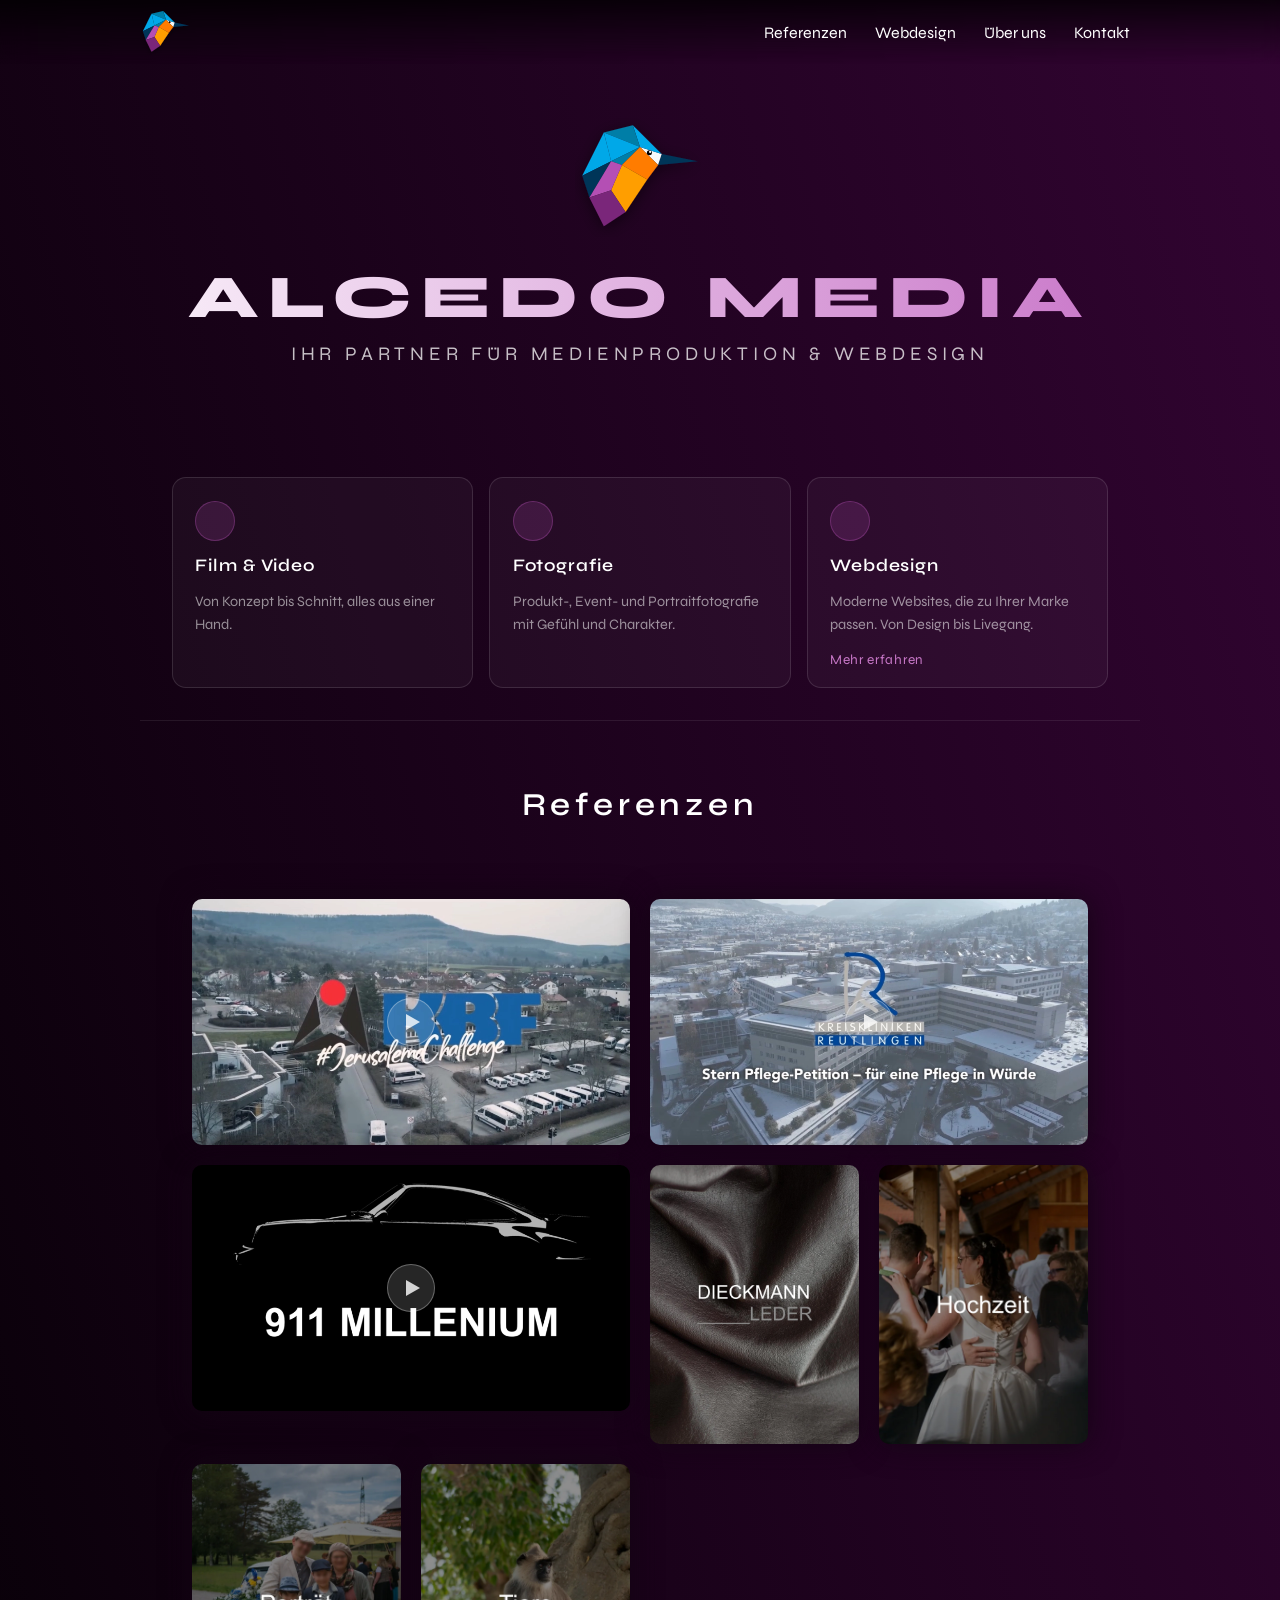
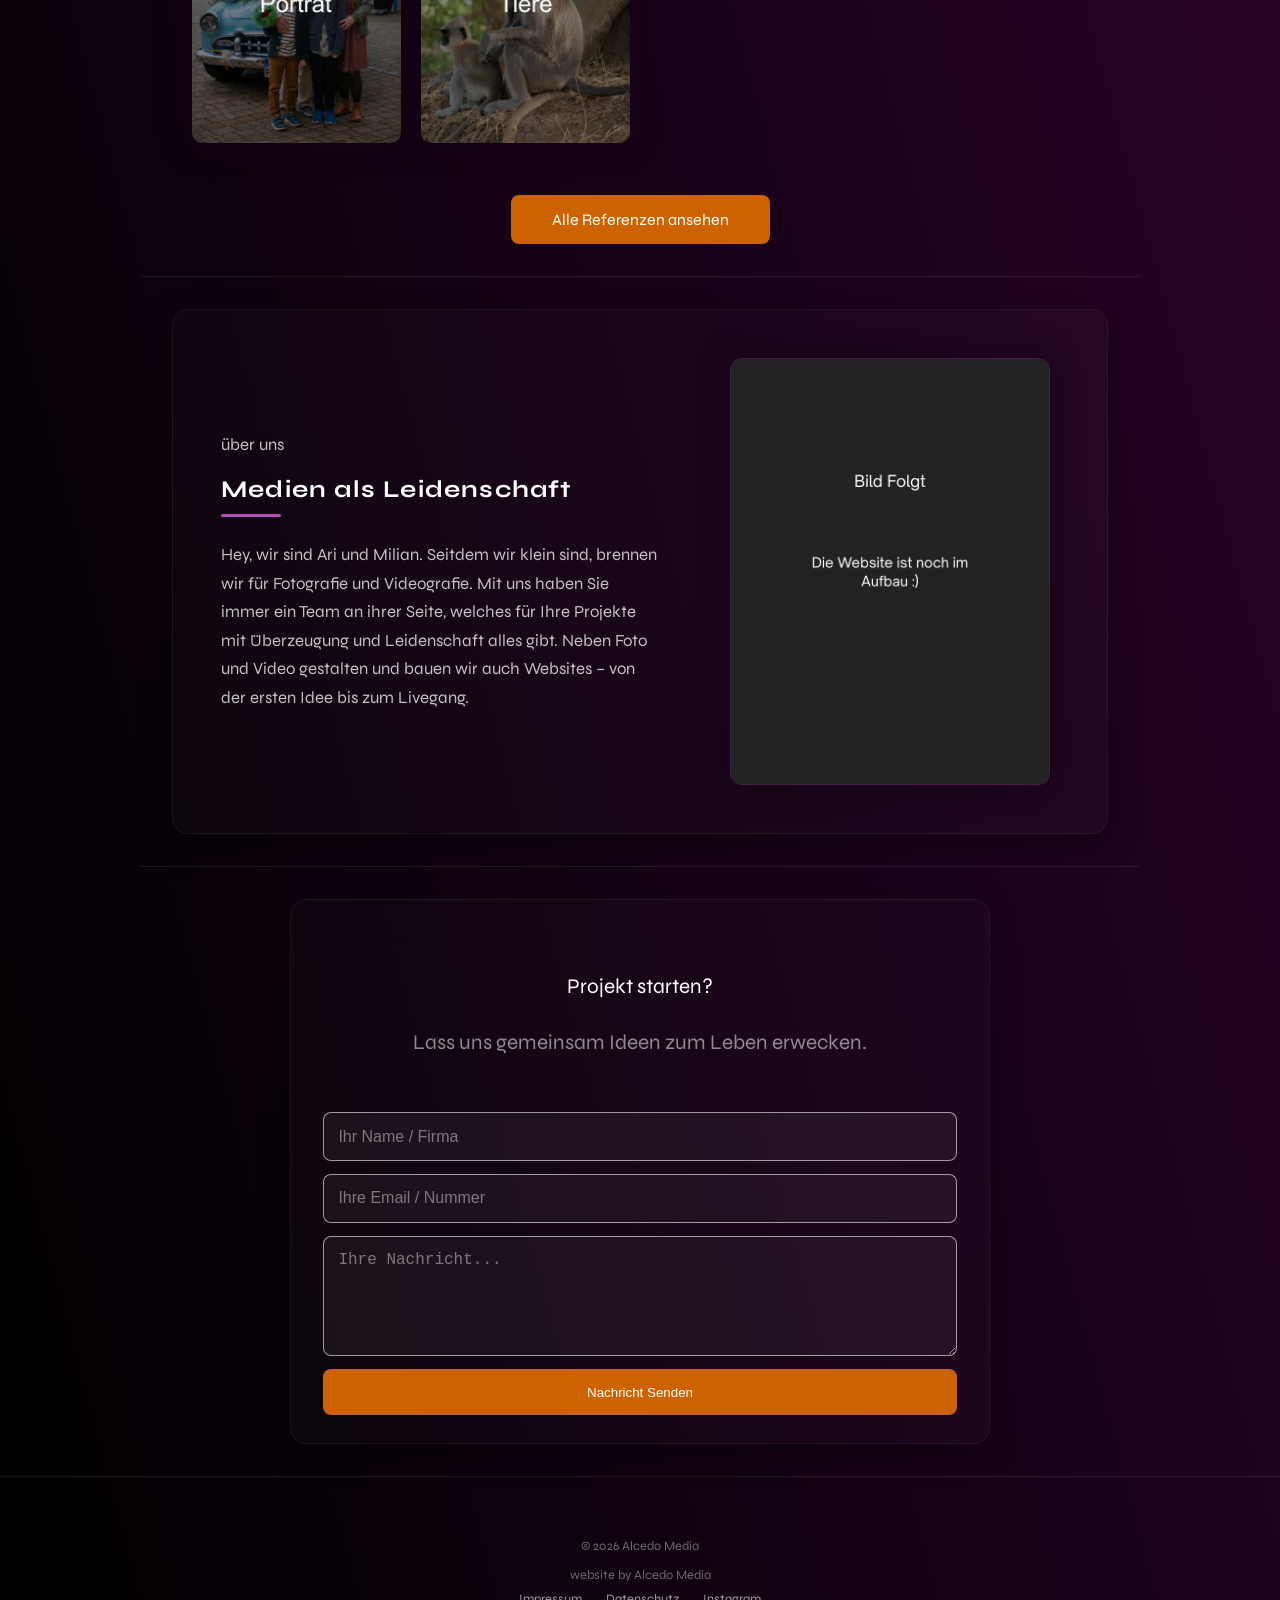
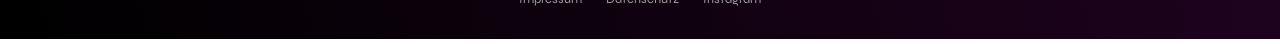
==== commit 1c598532: "update and addiotion of webdesign" ====
--- a/index.html
+++ b/index.html
@@ -3,7 +3,7 @@
 <head>
   <meta charset="UTF-8">
   <meta name="viewport" content="width=device-width, initial-scale=1.0">
- <meta name="description" content="Kreative Medienproduktion aus Leidenschaft: Alcedo-Media realisiert hochwertige Foto- und Videoprojekte sowie 3D-Visualisierungen – von Produkt- und Portraitfotografie bis zu Imagefilmen und Social-Media-Content.">
+ <meta name="description" content="Kreative Medienproduktion aus Leidenschaft: Alcedo-Media realisiert hochwertige Foto- und Videoprojekte sowie moderne Websites – von Produkt- und Portraitfotografie über Imagefilme bis zu individuellem Webdesign.">
   <title>Alcedo Media</title>
   <link rel="icon" type="image/svg+xml" href="./logo.svg">
    <!-- Basis-Styles: die Reihenfolge ist bewusst gewählt und sollte
@@ -64,7 +64,7 @@
   <h1 class="reveal-text">Alcedo Media</h1>
   <div class="reveal-beam"></div>
 </div>
-  <h2 class="hero-subtitle">Wir sind Ihr Partner für Medienproduktion</h2>
+  <h2 class="hero-subtitle">Ihr Partner für Medienproduktion &amp; Webdesign</h2>
 
 
   <!-- ── Topbar / Navigation ───────────────────────────────── -->
@@ -85,6 +85,7 @@
 
       <ul class="nav" id="nav">
         <li><a href="#work">Referenzen</a></li>
+        <li><a href="webdesign.html">Webdesign</a></li>
         <li><a href="#about">Über uns</a></li>
         <li><a href="#contacting">Kontakt</a></li>
         
@@ -115,6 +116,15 @@
       <h3 class="leist-card-title">Fotografie</h3>
       <p class="leist-card-desc">Produkt-, Event- und Portraitfotografie mit Gefühl und Charakter.</p>
     </div>
+
+    <a href="webdesign.html" class="leist-card">
+      <div class="leist-card-icon">
+        <i class="ti ti-code" aria-hidden="true"></i>
+      </div>
+      <h3 class="leist-card-title">Webdesign</h3>
+      <p class="leist-card-desc">Moderne Websites, die zu Ihrer Marke passen. Von Design bis Livegang.</p>
+      <span class="leist-card-more">Mehr erfahren <i class="ti ti-arrow-right" aria-hidden="true"></i></span>
+    </a>
 
 
   </div>
@@ -236,7 +246,7 @@
         </div>
         <h2 class="about-title">Medien als Leidenschaft</h2>
         <div class="text-bio">
-          <p>Hey, wir sind Ari und Milian. Seitdem wir klein sind, brennen wir für Fotografie und Videografie. Mit uns haben Sie immer ein Team an ihrer Seite, welches für Ihre Projekte mit Überzeugung und Leidenschaft alles gibt.</p>
+          <p>Hey, wir sind Ari und Milian. Seitdem wir klein sind, brennen wir für Fotografie und Videografie. Mit uns haben Sie immer ein Team an ihrer Seite, welches für Ihre Projekte mit Überzeugung und Leidenschaft alles gibt. Neben Foto und Video gestalten und bauen wir auch Websites – von der ersten Idee bis zum Livegang.</p>
         </div>
       </div>
 
@@ -354,5 +364,4 @@
   <script src="JSFIle.js"></script>
 
 </body>
-</html>
-
+</html>
--- a/07-content-sections.css
+++ b/07-content-sections.css
@@ -44,6 +44,40 @@
 .leist-card:hover {
   background: rgba(180, 80, 180, 0.08);
   border-color: rgba(180, 80, 180, 0.35);
+}
+
+/* Klickbare Variante (<a class="leist-card">), z. B. Webdesign →
+   webdesign.html. Optisch wie die anderen Karten, plus Hover-Lift
+   und "Mehr erfahren"-Zeile. */
+a.leist-card {
+  text-decoration: none;
+  color: inherit;
+  cursor: pointer;
+  transition: border-color 0.2s, background 0.2s, transform 0.2s;
+}
+
+a.leist-card:hover {
+  transform: translateY(-3px);
+}
+
+a.leist-card:focus-visible {
+  outline: 2px solid rgb(200, 120, 200);
+  outline-offset: 3px;
+}
+
+.leist-card-more {
+  font-size: 0.85rem;
+  letter-spacing: 0.05em;
+  color: rgb(200, 120, 200);
+}
+
+.leist-card-more i {
+  display: inline-block;
+  transition: transform 0.2s;
+}
+
+a.leist-card:hover .leist-card-more i {
+  transform: translateX(4px);
 }
 
 .leist-card-icon {
@@ -280,5 +314,4 @@
 .contact-form button:hover {
   background: #964901b7;
 
-}
-
+}
--- a/10-responsive.css
+++ b/10-responsive.css
@@ -118,4 +118,17 @@
   .gallery {
     grid-template-columns: repeat(2, 1fr);
   }
+}
+
+/* ── Webdesign-Seite (≤ 600px) ────────────────────────────────
+   Karten-Button über die volle Breite, Intro etwas kompakter. */
+@media (max-width: 600px) {
+  .web-card-btn {
+    align-self: stretch;
+    text-align: center;
+  }
+
+  .web-intro {
+    font-size: 1rem;
+  }
 }
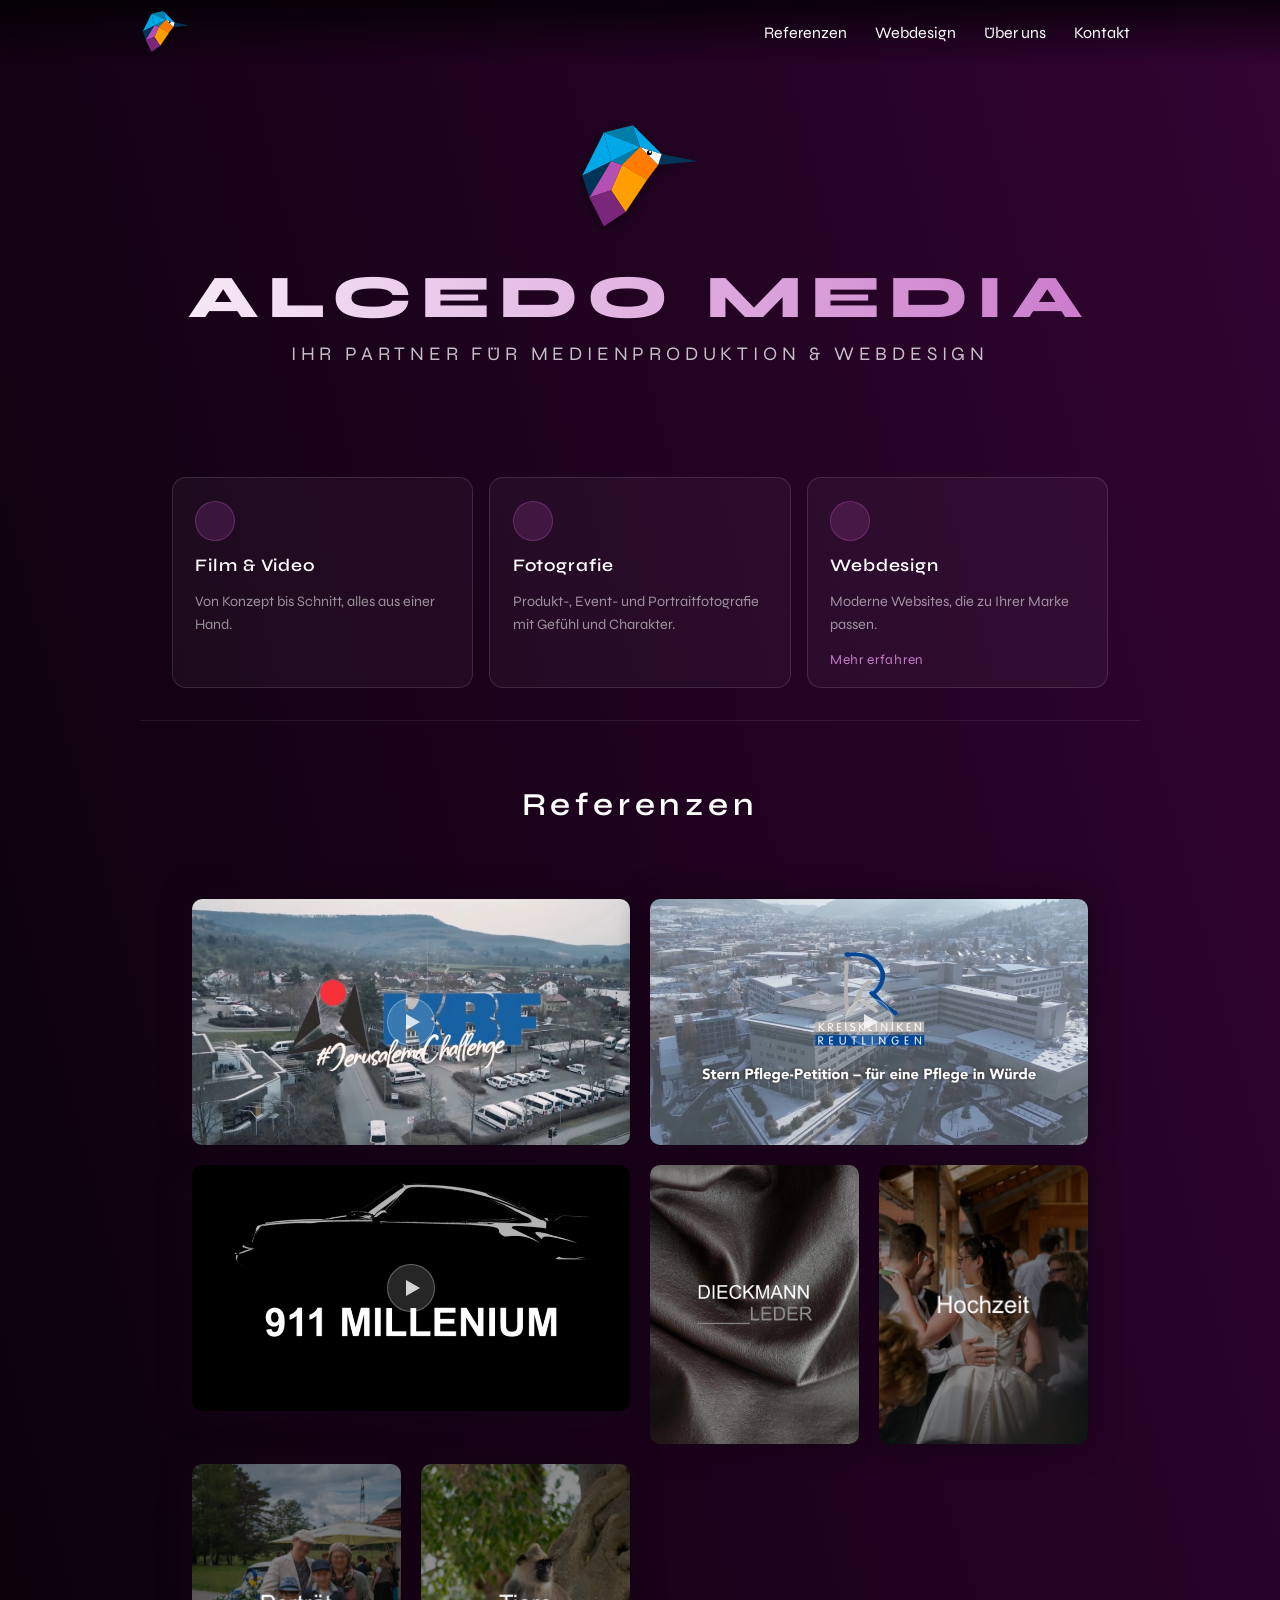
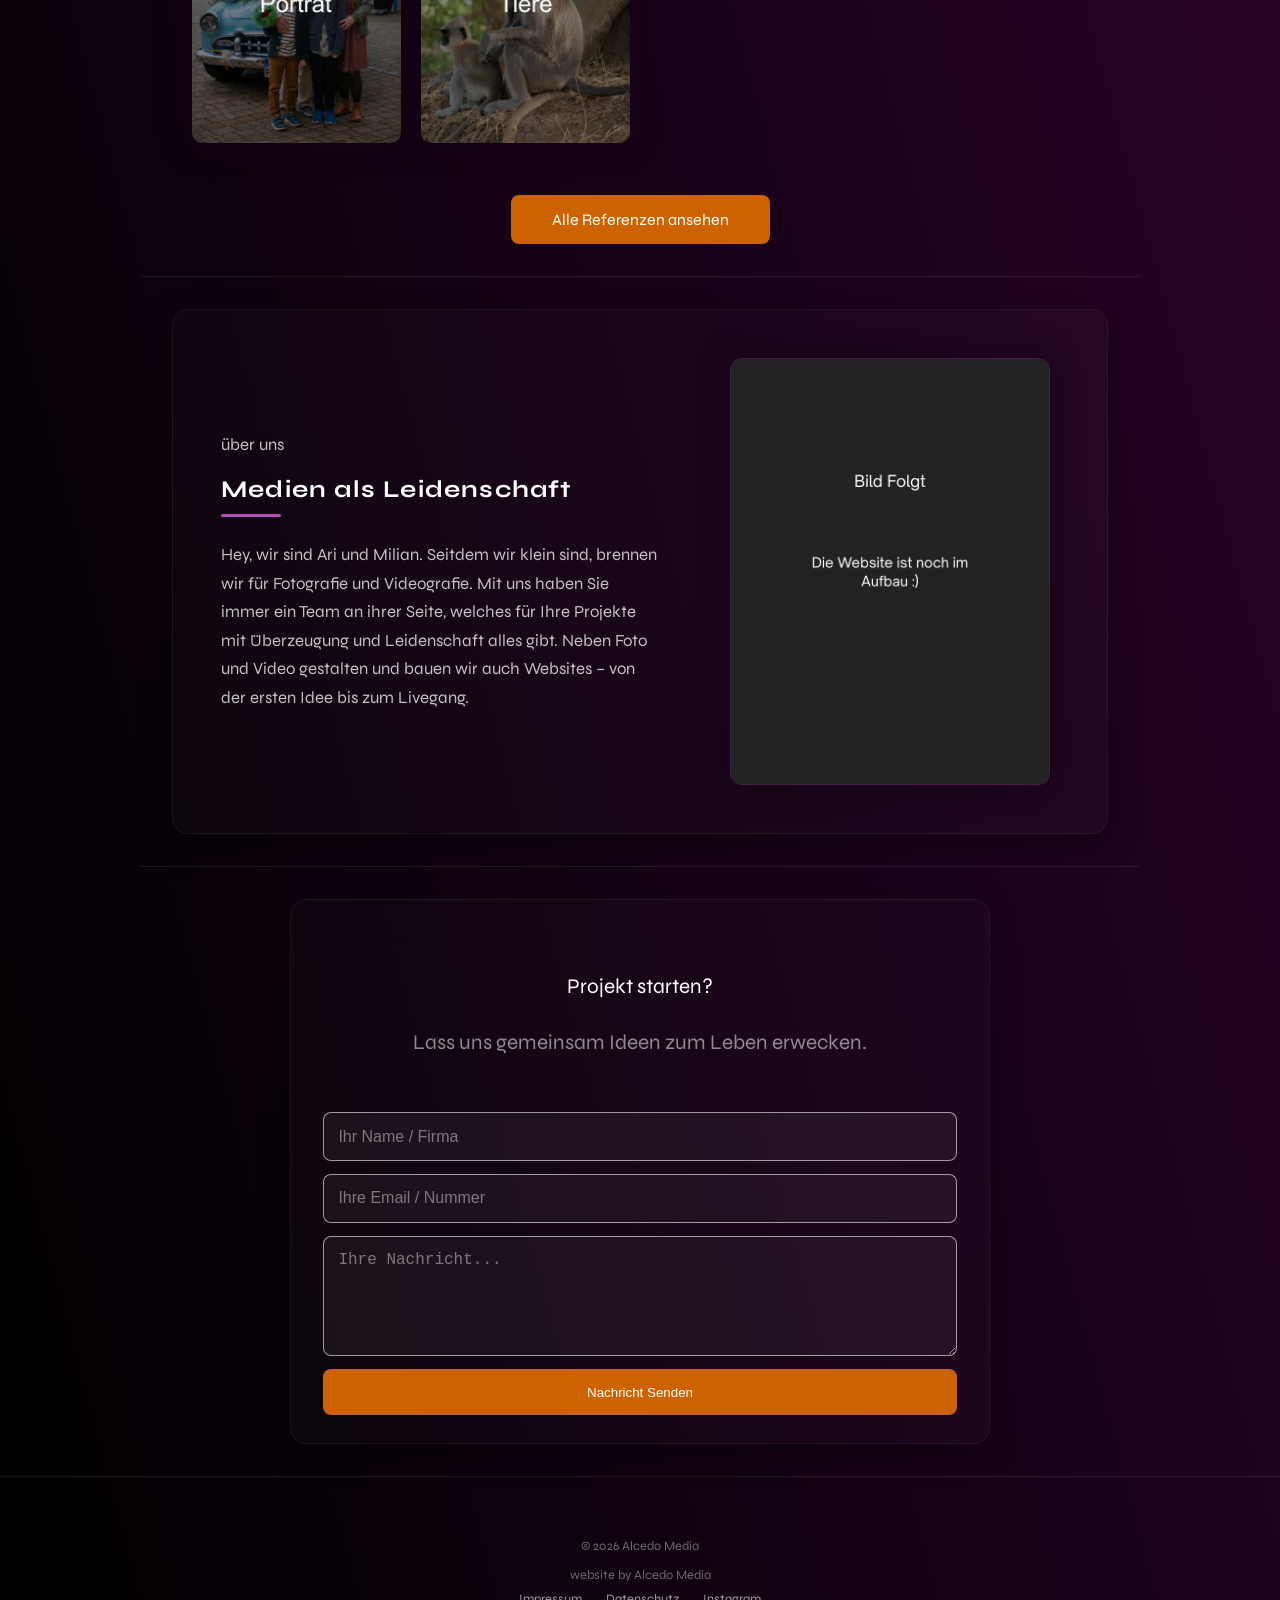
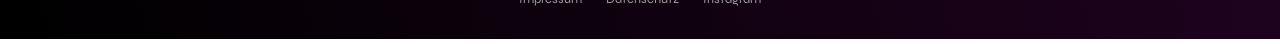
==== commit 9de1263c: "shorter" ====
--- a/index.html
+++ b/index.html
@@ -122,7 +122,7 @@
         <i class="ti ti-code" aria-hidden="true"></i>
       </div>
       <h3 class="leist-card-title">Webdesign</h3>
-      <p class="leist-card-desc">Moderne Websites, die zu Ihrer Marke passen. Von Design bis Livegang.</p>
+      <p class="leist-card-desc">Moderne Websites, die zu Ihrer Marke passen.</p>
       <span class="leist-card-more">Mehr erfahren <i class="ti ti-arrow-right" aria-hidden="true"></i></span>
     </a>
 
